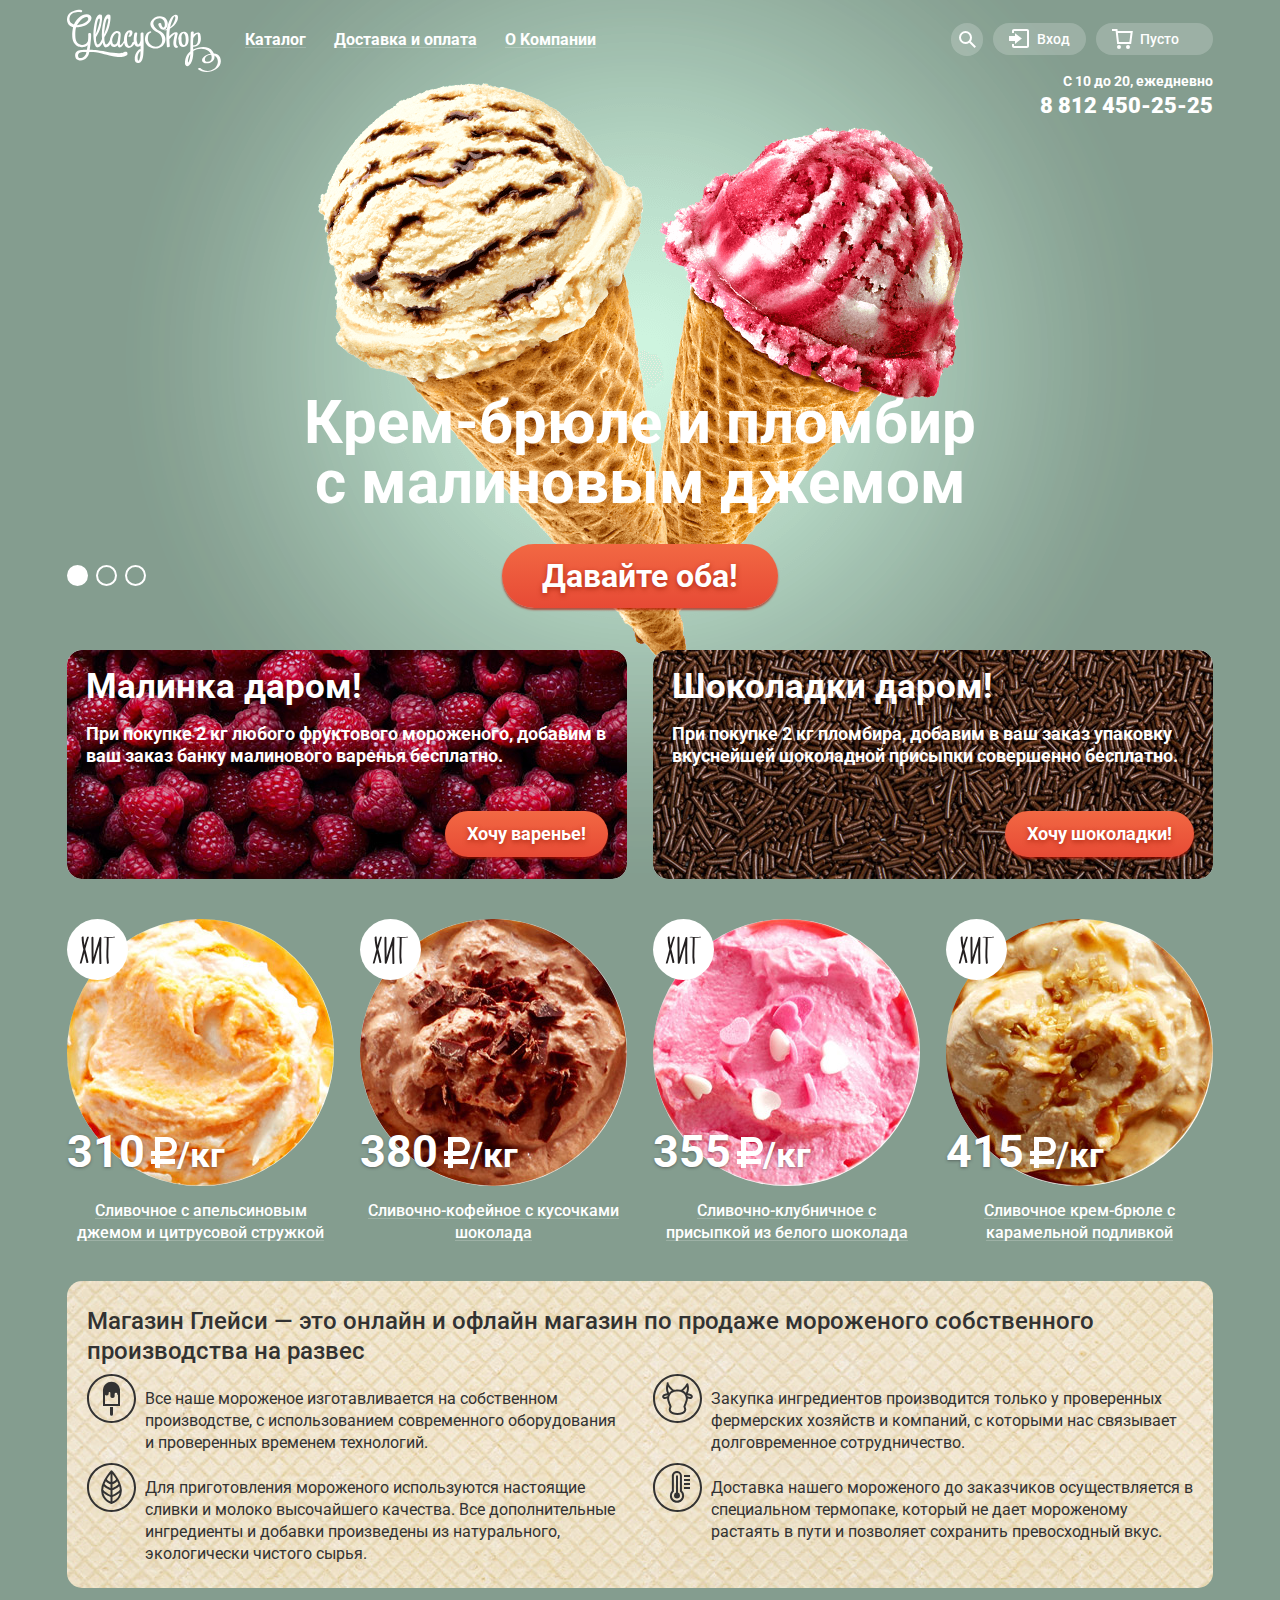
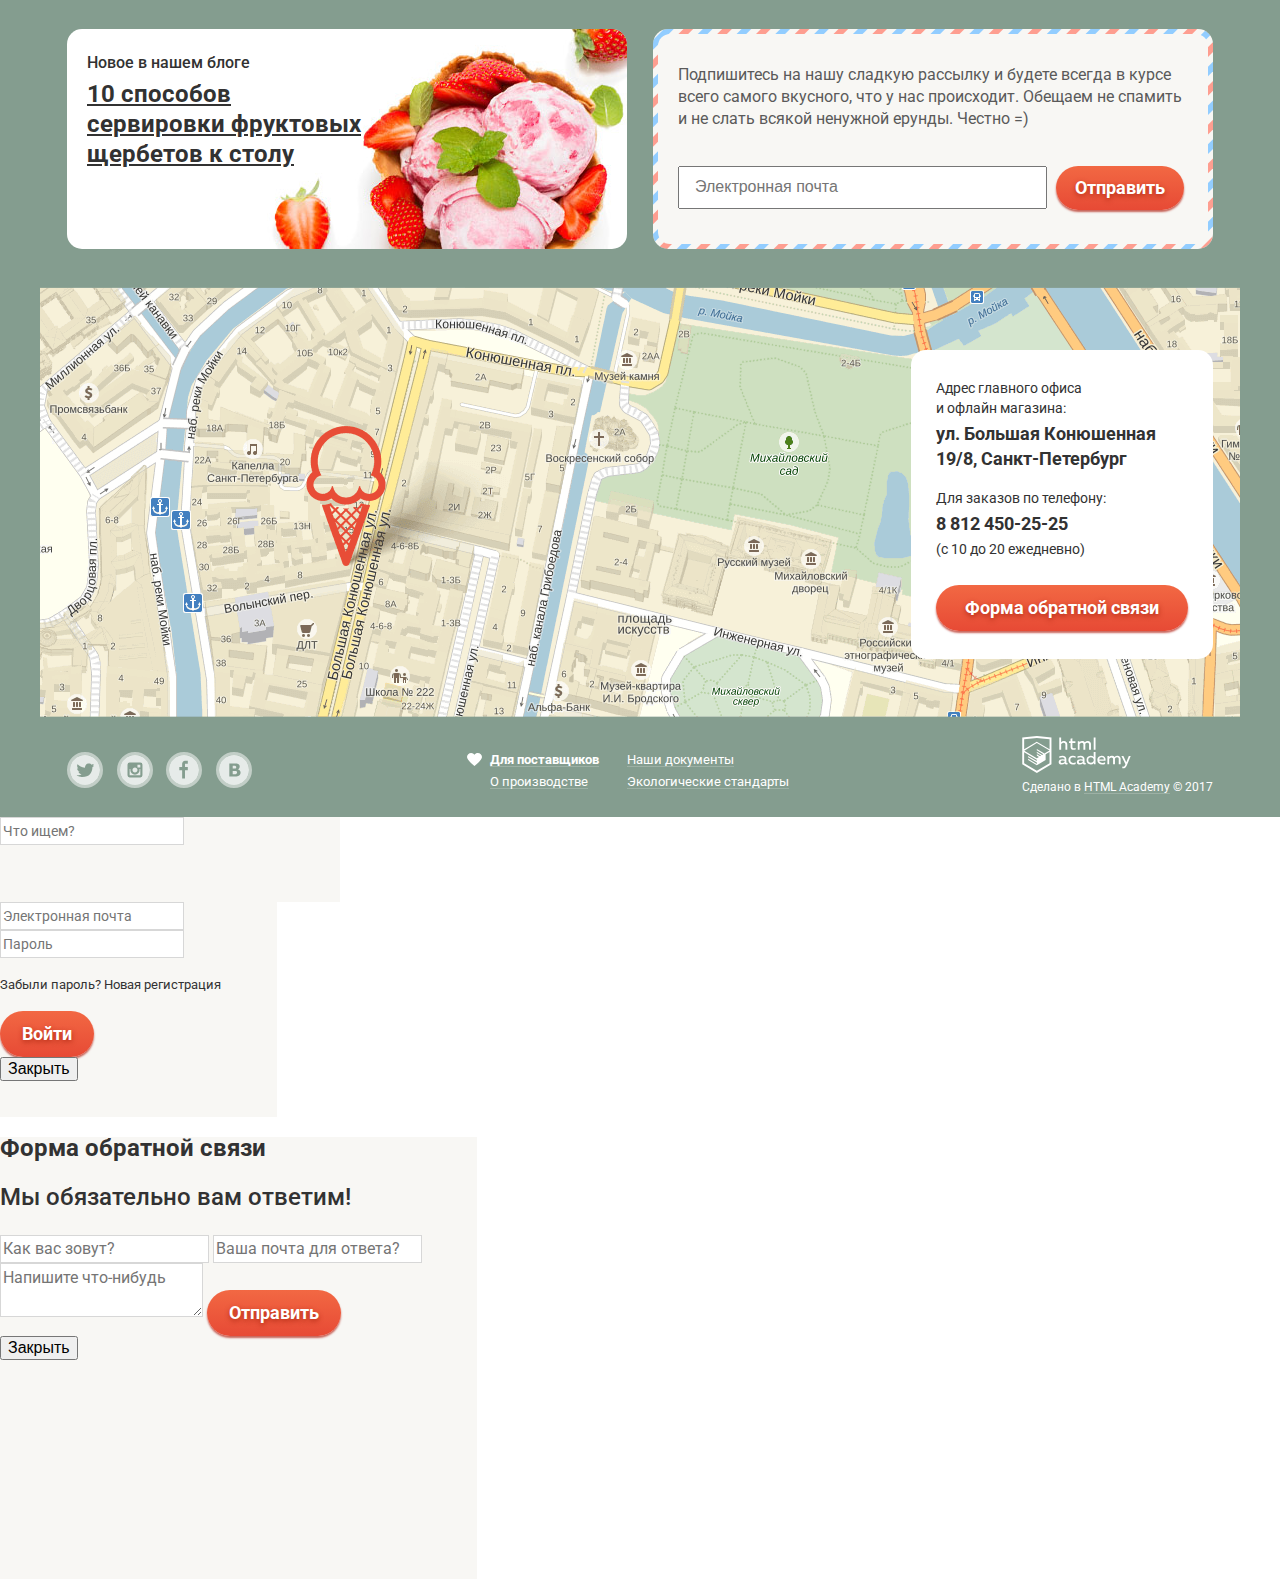
==== index.html @ 38e7e362 "Стилизация декоративных элементов" ====
<!DOCTYPE html>
<html lang="ru">
  <head>
    <meta charset="utf-8">
    <title>HTML Academy: Глейси</title>
    <link href="https://fonts.googleapis.com/css?family=Roboto:400,500,700&amp;subset=cyrillic" rel="stylesheet">
    <link href="css/normalize.css" rel="stylesheet">
    <link href="css/style.css" rel="stylesheet">
  </head>
  <body>
    <input class="visually-hidden" type="radio" name="slider-nav" id="slider-nav_1" checked>
    <input class="visually-hidden" type="radio" name="slider-nav" id="slider-nav_2">
    <input class="visually-hidden" type="radio" name="slider-nav" id="slider-nav_3">

    <div class="page-wrapper">
      <header class="main-header">
        <div class="container">
          <div class="nav-wrapper">
            <div class="main-logo">
              <a class="main-logo__link">
                <img class="main-logo__img" src="img/logo.svg" width="154" height="64" alt="Логотип магазина «Глейси»">
              </a>
            </div>
            <div class="main-nav-wrapper">
              <nav class="main-nav">
                <ul class="main-nav__list">
                  <li class="main-nav__item">
                    <a class="nav-link" href="catalog.html">
                      <span class="link-line">Каталог</span>
                    </a>
                  </li>
                  <li class="main-nav__item">
                    <a class="nav-link" href="delivery.html">
                      <span class="link-line">Доставка и оплата</span>
                    </a>
                  </li>
                  <li class="main-nav__item">
                    <a class="nav-link" href="info.html">
                      <span class="link-line">О Kомпании</span>
                    </a>
                  </li>
                </ul>
              </nav>
              <div class="user-nav">
                <ul class="user-nav__list">
                  <li class="user-nav__item">
                    <button class="btn user-link user-link--search" type="button">
                      <span class="visually-hidden">Поиск</span>
                      <svg class="user-link__svg" xmlns="http://www.w3.org/2000/svg" xmlns:xlink="http://www.w3.org/1999/xlink" width="17" height="17" viewBox="0 0 17 17">
                        <path d="M16.958 15.527L11.75 10.32A6.455 6.455 0 0 0 13 6.5 6.5 6.5 0 1 0 6.5 13a6.465 6.465 0 0 0 3.839-1.263l5.205 5.204 1.414-1.414zM6.5 11C4.019 11 2 8.981 2 6.5S4.019 2 6.5 2 11 4.019 11 6.5 8.981 11 6.5 11z"/>
                      </svg>
                    </button>
                  </li>
                  <li class="user-nav__item">
                    <a class="user-link user-link--login" href="login.html">
                      <svg class="user-link__svg" xmlns="http://www.w3.org/2000/svg" xmlns:xlink="http://www.w3.org/1999/xlink" width="21" height="19" viewBox="0 0 21 19">
                        <path d="M6 14.875L12.917 9.5 6 4.125v2.917H-.042v4.917H6z"/>
                        <path d="M18 0H5C3.9 0 3 .9 3 2v2h2V2h13v15H5v-2H3v2c0 1.1.9 2 2 2h13c1.1 0 2-.9 2-2V2c0-1.1-.9-2-2-2z"/>
                      </svg>
                      <span>Вход</span>
                    </a>
                  </li >
                  <li class="user-nav__item">
                    <a class="user-link user-link--cart" href="cart.html">
                      <svg class="user-link__svg" xmlns="http://www.w3.org/2000/svg" width="21" height="20" viewBox="0 0 21 20">
                        <path d="M5.657 2.031L5.422 0H0v2h3.64l1.5 13h13.988l1.699-12.969H5.657zM17.372 13H6.922L5.888 4.031h12.66L17.372 13z"/>
                        <circle cx="6.984" cy="18" r="2"/>
                        <circle cx="15.984" cy="18" r="2"/>
                      </svg>
                      <span>Пусто</span>
                    </a>
                  </li>
                </ul>
              </div>
            </div>
          </div>
          <section class="header-phones">
            <h2 class="visually-hidden">Телефон для заказа</h2>
            <p class="header-phones__info">
              С 10 до 20, ежедневно<br>
              <b>8 812 450-25-25</b>
            </p>
          </section>
        </div>
      </header>

      <main class="main-container">
        <div class="container">
          <h1 class="visually-hidden">Магазин мороженого «Глейси»</h1>
          <section class="main-slider">
            <h2 class="visually-hidden">Выберите мороженое!</h2>
            <ul class="main-slider__list">
              <li class="main-slider__item" id="slide1">
                <h3 class="main-slider__title">Крем-брюле и пломбир с малиновым джемом</h3>
                <a class="btn btn--orange btn--big" href="#">Давайте оба!</a>
              </li>
              <li class="main-slider__item" id="slide2">
                <h3 class="main-slider__title">Шоколадный пломбир и лимонный сорбет</h3>
                <a class="btn btn--orange btn--big" href="#">Давайте оба!</a>
              </li>
              <li class="main-slider__item" id="slide3">
                <h3 class="main-slider__title">Пломбир с помадкой и клубничный щербет</h3>
                <a class="btn btn--orange btn--big" href="#">Давайте оба!</a>
              </li>
              <li class="main-slider__controls">
                <label class="main-slider__label" for="slider-nav_1"></label>
                <label class="main-slider__label" for="slider-nav_2"></label>
                <label class="main-slider__label" for="slider-nav_3"></label>
              </li>
            </ul>
          </section>

          <section class="main-promo">
            <h2 class="visually-hidden">Акции и скидки</h2>
            <ul class="main-promo__list">
              <li class="main-promo__item main-promo__item--raspberry">
                <h3 class="main-promo__title">Малинка даром!</h3>
                <p class="main-promo__info">
                  При покупке 2 кг любого фруктового мороженого, добавим в ваш заказ банку малинового варенья бесплатно.
                </p>
                <div class="btn-wrapper btn-wrapper--right">
                  <a class="btn btn--orange" href="#">Хочу варенье!</a>
                </div>
              </li>
              <li class="main-promo__item main-promo__item--chocolate">
                <h3 class="main-promo__title">Шоколадки даром!</h3>
                <p class="main-promo__info">
                  При покупке 2 кг пломбира, добавим в ваш заказ упаковку вкуснейшей шоколадной присыпки совершенно бесплатно.
                </p>
                <div class="btn-wrapper btn-wrapper--right">
                  <a class="btn btn--orange" href="#">Хочу шоколадки!</a>
                </div>
              </li>
            </ul>
          </section>

          <section class="main-popular">
            <h2 class="visually-hidden">Популярные вкусы</h2>
            <ul class="goods-list">
              <li class="goods-list__item goods-list__item--hit">
                <img class="goods-list__img" src="img/ice_1.jpg" width="267" height="267" alt="мороженое">
                <p class="goods-list__price">310
                  <span class="goods-list__kg">/кг</span>
                </p>
                <a class="goods-list__link" href="#">
                  <span class="link-line">Сливочное с апельсиновым джемом и цитрусовой стружкой
                  </span>
                </a>
                <div class="goods-list__btn">
                  <a class="btn btn--orange btn--small" href="#">Быстрый просмотр</a>
                </div>
              </li>
              <li class="goods-list__item goods-list__item--hit">
                <img class="goods-list__img" src="img/ice_2.jpg" width="267" height="267" alt="мороженое">
                <p class="goods-list__price">380
                  <span class="goods-list__kg">/кг</span>
                </p>
                <a class="goods-list__link" href="#">
                  <span class="link-line">Сливочно-кофейное с кусочками шоколада
                  </span>
                </a>
                <div class="goods-list__btn">
                  <a class="btn btn--orange btn--small" href="#">Быстрый просмотр</a>
                </div>
              </li>
              <li class="goods-list__item goods-list__item--hit">
                <img class="goods-list__img" src="img/ice_3.jpg" width="267" height="267" alt="мороженое">
                <p class="goods-list__price">355
                  <span class="goods-list__kg">/кг</span>
                </p>
                <a class="goods-list__link" href="#">
                  <span class="link-line">Сливочно-клубничное с присыпкой из белого шоколада
                  </span>
                </a>
                <div class="goods-list__btn">
                  <a class="btn btn--orange btn--small" href="#">Быстрый просмотр</a>
                </div>
              </li>
              <li class="goods-list__item goods-list__item--hit">
                <img class="goods-list__img" src="img/ice_4.jpg" width="267" height="267" alt="мороженое">
                <p class="goods-list__price">415
                  <span class="goods-list__kg">/кг</span>
                </p>
                <a class="goods-list__link" href="#">
                  <span class="link-line">Сливочное крем-брюле с карамельной подливкой</span>
                </a>
                <div class="goods-list__btn">
                  <a class="btn btn--orange btn--small" href="#">Быстрый просмотр</a>
                </div>
              </li>
            </ul>
          </section>

          <section class="features">
            <h2 class="visually-hidden">Наши преимущества</h2>
            <p class="features__title">Магазин Глейси — это онлайн и офлайн магазин по продаже мороженого собственного производства на развес</p>
            <ul class="features__list">
              <li class="features__item">
                <p class="features__info features__info--img_1">
                  Все наше мороженое изготавливается на собственном производстве, с использованием современного оборудования и проверенных временем технологий.
                </p>
              </li>
              <li class="features__item">
                <p class="features__info features__info--img_2">
                  Закупка ингредиентов  производится только у проверенных фермерских хозяйств и компаний, с которыми нас связывает долговременное сотрудничество.
                </p>
              </li>
              <li class="features__item">
                <p class="features__info  features__info--img_3">
                  Для приготовления мороженого используются настоящие сливки и молоко высочайшего качества. Все дополнительные ингредиенты и добавки произведены из натурального, экологически чистого сырья.
                </p>
              </li>
              <li class="features__item">
                <p class="features__info features__info--img_4">
                  Доставка нашего мороженого до заказчиков осуществляется в специальном термопаке, который не дает мороженому растаять в пути и позволяет сохранить превосходный вкус.
                </p>
              </li>
            </ul>
          </section>

          <div class="section-wrapper">
            <article class="gllasy-blog">
              <h2 class="visually-hidden">Блог магазина «Глейси»</h2>
              <p class="gllasy-blog__info">
                <span class="gllasy-blog__title">Новое в нашем блоге</span>
                <a class="gllasy-blog__link" href="blog.html">
                  10 способов сервировки фруктовых щербетов к столу
                </a>
              </p>
            </article>

            <section class="subscribe">
              <h2 class="visually-hidden">Оформить подписку</h2>
              <div class="subscribe__wrapper">
                <p class="subscribe__info">
                  Подпишитесь на нашу сладкую рассылку и будете всегда в курсе всего самого вкусного, что у нас происходит. Обещаем не спамить и не слать всякой ненужной ерунды. Честно =)
                </p>
                <form class="subscribe__form" action="https://echo.htmlacademy.ru" method="post">
                  <label class="visually-hidden" for="subscribe-email">Введите почту</label>
                  <input class="subscribe__input" type="text" id="subscribe-email" name="subscribe-email"  placeholder="Электронная почта">
                  <button class="btn btn--orange btn--sub" type="submit">Отправить</button>
                </form>
              </div>
            </section>
          </div>

        </div>
      </main>


      <section class="main-map">
        <h2 class="visually-hidden">Как нас найти</h2>
        <div id="map"></div>
        <div class="map-wrapper">
          <img class="main-map__img" src="img/map.png" width="1200" height="430" alt="Офис компании по адресу ул. Большая Конюшенная 19/8, Санкт-Петербург">
          <div class="container">
            <div class="feedback">
              <p class="feedback__info">
                Адрес главного офиса</br>
                и офлайн магазина:
                <b>ул. Большая Конюшенная 19/8, Санкт-Петербург</b>
              </p>
              <p class="feedback__info">
                Для заказов по телефону:
                <b>8 812 450-25-25</b>
                (с 10 до 20 ежедневно)
              </p>
              <button class="feedback__btn btn btn--orange" type="button">Форма обратной связи</button>
            </div>
          </div>
        </div>
      </section>

      <footer class="main-footer">
        <div class="container">
          <div class="footer-social">
            <ul class="footer-social__list">
              <li class="footer-social__item footer-social__item--tw">
                <a class="social-button" href="#">
                  <span class="visually-hidden">Твиттер</span>
                  <svg class="footer-social__svg" xmlns="http://www.w3.org/2000/svg" width="32" height="32" viewBox="0 0 32 32">
                    <path d="M16 0C7.164 0 0 7.164 0 16c0 8.837 7.164 16 16 16 8.837 0 16-7.163 16-16 0-8.836-7.163-16-16-16zm7.944 12.809c-.251 6.516-3.463 10.832-10.992 10.702h-.486c-.447 0-4.543-.443-5.344-1.823 2.479.19 4.247-.406 5.12-1.136-1.048-.289-2.923-.461-3.251-2.848.384.104.618.221 1.299.113-1.307-.824-2.758-1.519-2.679-3.643.311.317 1.164.518 1.46.457-.768-.233-2.149-3.244-.974-4.781 1.984 1.79 4.075 3.482 7.804 3.643.227-2.214 1.24-3.699 3.168-4.325 1.84-.479 3.255.26 3.901 1.138.737-.224 1.453-.466 2.193-.685-.004.833-.569 1.463-.935 1.709.747.165 1.423-.475 1.423-.475-.184.963-1.094 1.725-1.707 1.954z"/>
                  </svg>
                </a>
              </li>
              <li class="footer-social__item footer-social__item--inst">
                <a class="social-button" href="#">
                  <span class="visually-hidden">Инстаграм</span>
                  <svg class="footer-social__svg" xmlns="http://www.w3.org/2000/svg" width="30" height="30" viewBox="0 0 32 32">
                    <path d="M20.916 16a4.938 4.938 0 1 1-9.877 0c0-.394.051-.773.138-1.14h-.897v6.838h11.396V14.86h-.897c.086.367.137.746.137 1.14z"/>
                    <path d="M15.978 18.659c1.466 0 2.659-1.193 2.659-2.659s-1.193-2.659-2.659-2.659c-1.466 0-2.659 1.193-2.659 2.659s1.192 2.659 2.659 2.659zM18.637 10.302h3.039v3.039h-3.039z"/>
                    <path d="M16 0C7.164 0 0 7.164 0 16c0 8.837 7.164 16 16 16 8.837 0 16-7.163 16-16 0-8.836-7.163-16-16-16zm7.955 21.698a2.285 2.285 0 0 1-2.279 2.279H10.279A2.285 2.285 0 0 1 8 21.698V10.302a2.286 2.286 0 0 1 2.279-2.279h11.396a2.286 2.286 0 0 1 2.279 2.279v11.396z"/>
                  </svg>
                </a>
              </li>
              <li class="footer-social__item footer-social__item--fb">
                <a class="social-button" href="#">
                  <span class="visually-hidden">Фейсбук</span>
                  <svg class="footer-social__svg" xmlns="http://www.w3.org/2000/svg" width="30" height="30" viewBox="0 0 32 32">
                    <path d="M16 0C7.164 0 0 7.163 0 16s7.164 16 16 16c8.837 0 16-7.164 16-16S24.837 0 16 0zm4.062 9.455h-3.021v3.444h3.021v3.445h-3.021v8.61H14.02v-8.61H11v-3.445h3.021V9.455c0-1.902 1.353-3.445 3.021-3.445h3.021v3.445z"/>
                  </svg>
                </a>
              </li>
              <li class="footer-social__item footer-social__item--vk">
                <a class="social-button" href="#">
                  <span class="visually-hidden">Вконтакте</span>
                  <svg class="footer-social__svg" xmlns="http://www.w3.org/2000/svg" width="30" height="30" viewBox="0 0 32 32">
                    <path d="M16.637 14.495c.402-.019.719-.082.951-.188.326-.145.54-.33.641-.559.101-.229.15-.496.15-.797 0-.232-.058-.465-.174-.697-.116-.232-.322-.405-.617-.517-.264-.1-.592-.155-.984-.165a76.242 76.242 0 0 0-1.652-.014h-.339v2.965h.565c.571 0 1.057-.009 1.459-.028zM18.118 17.084c-.282-.081-.672-.125-1.166-.132a127.97 127.97 0 0 0-1.55-.009h-.79v3.493h.264c1.014 0 1.74-.003 2.18-.009a3.2 3.2 0 0 0 1.212-.245c.377-.157.633-.364.774-.625s.214-.562.214-.9c0-.446-.088-.788-.261-1.03-.17-.241-.464-.423-.877-.543z"/>
                    <path d="M16 0C7.164 0 0 7.164 0 16c0 8.837 7.164 16 16 16 8.837 0 16-7.163 16-16 0-8.836-7.163-16-16-16zm6.602 20.531a3.73 3.73 0 0 1-1.124 1.327c-.552.415-1.161.71-1.823.886s-1.501.264-2.519.264h-6.121V8.987h5.443c1.13 0 1.957.038 2.48.113a5.126 5.126 0 0 1 1.561.5c.533.27.929.632 1.189 1.087.26.455.392.975.392 1.558 0 .678-.179 1.278-.536 1.795-.358.518-.863.92-1.517 1.208v.075c.917.182 1.642.559 2.179 1.13.537.571.807 1.325.807 2.261 0 .678-.138 1.283-.411 1.817z"/>
                  </svg>
                </a>
              </li>
            </ul>
          </div>
          <div class="footer-nav">
            <ul class="footer-nav__list">
              <li class="footer-nav__item footer-nav__item--heart">
                <a class="footer-nav__link link-line" href="#"><b>Для поставщиков</b></a>
              </li>
              <li class="footer-nav__item">
                <a class="footer-nav__link link-line" href="#">О производстве</a>
              </li>
            </ul>
            <ul class="footer-nav__list">
              <li class="footer-nav__item">
                <a class="footer-nav__link link-line" href="#">Наши документы</a>
              </li>
              <li class="footer-nav__item">
                <a class="footer-nav__link link-line" href="#">Экологические стандарты</a>
              </li>
            </ul>
          </div>
          <div class="footer-copyright">
            <a class="footer-copyright__logo" href="https://htmlacademy.ru/intensive/htmlcss">
              <img class="footer-copyright__img" src="img/logo-htmlacademy.svg" width="109" height="37" alt="html academy">
            </a>
            <p class="footer-copyright__info">
              Сделано в
              <a class="footer-copyright__link link-line" href="https://htmlacademy.ru/intensive/htmlcss">HTML Academy</a>
              © 2017
            </p>
          </div>
        </div>
      </footer>
    </div>

  <section class="modal modal-search">
    <h2 class="visually-hidden">Форма поиска</h2>
    <form class="modal-search__form" action="https://echo.htmlacademy.ru" method="post">
      <label class="visually-hidden" for="modal-search">Что ищем?</label>
      <input class="modal-search__input" type="text" id="modal-search" name="modal-search" placeholder="Что ищем?">
    </form>
  </section>

  <section class="modal modal-login">
    <h2 class="visually-hidden">Личный кабинет</h2>
    <form class="modal-login__form" action="https://echo.htmlacademy.ru" method="post">
      <label class="visually-hidden" for="login-name">Введите логин</label>
      <input class="modal-login__name" type="text" id="login-name" name="login-name" placeholder="Электронная почта">
      <label class="visually-hidden" for="login-password">Введите пароль</label>
      <input class="modal-login__password" type="password" id="login-password" name="login-password" placeholder="Пароль">
      <p class="modal-login__info">
        <a class="modal-login__link" href="#">Забыли пароль?</a>
        <a class="modal-login__link" href="#">Новая регистрация</a>
      </p>
      <button class="btn btn--orange" type="submit">Войти</button>
    </form>
    <button class="modal-close" type="button">Закрыть</button>
  </section>

  <section class="modal modal-feedback">
    <h2 class="visually-hidde">Форма обратной связи</h2>
    <p class="modal__title">Мы обязательно вам ответим!</p>
    <form class="modal-feedback__form" action="https://echo.htmlacademy.ru" method="post">
      <label class="visually-hidden" for="feedback-name">Введите имя</label>
      <input class="modal-feedback__name" type="text" id="feedback-name" name="feedback-name" placeholder="Как вас зовут?">
      <label class="visually-hidden" for="feedback-email">Введите почту</label>
      <input class="modal-feedback__email" type="text" id="feedback-email" name="feedback-email" placeholder="Ваша почта для ответа?">
      <label class="visually-hidden" for="feedback-text">Напишите что-нибудь</label>
      <textarea class="modal-feedback__text" id="feedback-text" name="feedback-text" placeholder="Напишите что-нибудь"></textarea>
      <button class="btn btn--orange" type="submit">Отправить</button>
    </form>
    <button class="modal-close" type="button">Закрыть</button>
  </section>
  </body>
</html>
---- css/style.css ----
body {
  min-width: 1200px;

  margin: 0;
  padding: 0;

  font-family: "Roboto", "Arial", sans-serif;
  font-size: 16px;
  line-height: 22px;
  font-weight: 400;
  color: #323232;
}

a {
  text-decoration: none;
}

.page-wrapper {
  min-width: 1200px;

  background-color: #849d8f;
  background-image: url("../img/slide_1.png");
  background-repeat: no-repeat;
  background-position: top center;
}

.catalog-wrapper {
  background-color: #849d8f;
}

.container {
  width: 1146px;
  margin: 0 auto;
  padding: 0;
}

.visually-hidden:not(:focus):not(:active),
input[type="checkbox"].visually-hidden,
input[type="radio"].visually-hidden {
  position: absolute;

  width: 1px;
  height: 1px;
  margin: -1px;
  border: 0;
  padding: 0;

  white-space: nowrap;

  clip-path: inset(100%);
  clip: rect(0 0 0 0);
  overflow: hidden;
}

.btn {
  font: inherit;
  color: #ffffff;

  text-decoration: none;
  text-align: center;
  vertical-align: middle;

  border: none;
}

.btn--orange {
  display: inline-block;
  padding: 11px 22px;

  font-size: 18px;
  line-height: 24px;
  font-weight: 700;
  text-shadow: 0 2px 5px rgba(160, 32, 11, 0.76);

  background-color: #e74a35;
  background: linear-gradient(to bottom, #f26843 0%, #e74a35 100%);

  border-radius: 23px;
  box-shadow: 0 2px 2px rgba(172, 16, 0, 0.64);
}

.btn--orange:hover,
.btn--orange:focus {
  background: linear-gradient(to bottom, #f58669 0%, #ec6f5e 100%);
  box-shadow: 0 2px 2px rgba(172, 16, 0, 1);
}

.btn--orange:active {
  background: linear-gradient(to bottom, #d84732 0%, #e1613e 100%);
  box-shadow: inset 0 2px 2px rgba(172, 16, 0, 1);
}

.btn--big {
  padding: 10px 40px;

  font-size: 32px;
  line-height: 44px;

  border-radius: 32px;
}

.btn--small {
  padding: 10px 15px;
}

.btn--sub {
  padding: 10px 19px;
}

.btn--white {
  width: 142px;
  height: 36px;
  font-weight: 500;

  background-color: #a9b9af;
  border: 2px solid #ffffff;
  box-sizing: border-box;
  border-radius: 18px;
}

.btn--white:hover,
.btn--white:focus {
  color: #323232;
  background-color: #ffffff;
}

.btn--white:active {
  background-color: #eaeaea;
  border: none;
  box-shadow: inset 0 2px 1px #696969;
}

.link-line {
  background-image: linear-gradient(to right, rgba(255, 255, 255, 0.2), rgba(255, 255, 255, 0.2));
  background-position: 0 97%;
  background-size: 100% 1px;
  background-repeat: repeat-x;
}

.link-line--bread {
  background-position: 0 100%;
}

.main-header .container {
  display: flex;
  flex-direction: column;
  align-items: flex-end;
}

.nav-wrapper {
  width: 100%;
  display: flex;
  align-items: center;
  flex-direction: row;

  z-index: 100;
}

.main-logo {
  width: 155px;
  height: auto;
  margin-right: 10px;
  margin-top: 9px;
}

.main-logo__link {
  display: inline-block;
}

.main-nav-wrapper {
  width: 100%;
  display: flex;
  justify-content: space-between;
}

.main-nav {
  width: 600px;

  border: none;
}

.main-nav__list {
  display: flex;
  flex-wrap: wrap;
  margin: 0;
  padding: 0;

  list-style: none;
}

.nav-link {
  display: block;
  padding: 8px 14px;

  vertical-align: middle;

  font-size: 16px;
  line-height: 18px;
  font-weight: 700;
  color: #ffffff;
}

.nav-link:hover,
.nav-link:focus {
  color: #333333;
  background-color: #f8f7f4;
  border-radius: 16px;
  text-decoration: none;
}

.nav-link:active {
  background-color: #ededed;
  box-shadow: inset 0 2px 1px #696969;
}

.nav-link--current,
.nav-link--current:hover,
.nav-link--current:focus {
  color: #ffffff;
  cursor: default;

  background-color: #d07058;
  border-radius: 16px;
}

.nav-link--current .link-line {
  background-image: none;
}

.user-nav {
  margin: 0;
  padding: 0;
  width: 350px;
}

.user-nav__list {
  display: flex;
  flex-wrap: wrap;
  justify-content: flex-end;
  margin: 0;
  padding: 0;

  list-style: none;
}

.user-link {
  display: flex;
  align-items: center;
  margin: 0;

  padding: 0 16px;
  margin-left: 10px;

  min-height: 32px;
  vertical-align: middle;

  font-size: 14px;
  line-height: 16px;
  font-weight: 500;
  color: #ffffff;

  background-color: rgba(255, 255, 255, 0.2);;
  border-radius: 16px;
}

.user-link--search {
  padding: 8px 8px;
  padding-right: 0;
}

.user-link--cart {
  min-width: 85px;
}

.user-link__svg {
  fill: #ffffff;
  margin-right: 7px;
}

.user-link:hover,
.user-link:focus,
.user-link:hover .user-link__svg,
.user-link:focus .user-link__svg {
  font-weight:500;
  color: #333333;
  background-color: #f8f7f4;
  fill: #333333;
}

.header-phones {
  margin: 0;
  margin-top: -6px;
  padding: 0;

  font-size: 14px;
  line-height: 16px;
  font-weight: 700;
  color: #ffffff;
}

.header-phones b {
  font-size: 22px;
  line-height: 33px;
}

.header-phones__info {
  margin: 0;
  padding: 0;
  width: 175px;

  text-align: right;
}

.main-slider {
  margin: 0;
  margin-bottom: 42px;
}

.main-slider__list {
  position: relative;
  margin: 0;
  padding: 0;
  padding-top: 271px;

  list-style: none;
}

.main-slider__item {
  display: none;

  text-align: center;
}

.main-slider__title {
  width: 700px;
  margin: 0 auto;
  margin-bottom: 31px;

  font-size: 60px;
  line-height: 60px;
  font-weight: 700;
  color: #ffffff;

  text-align: center;
}

.main-slider__controls {
  position: absolute;
  bottom: 21px;
  left: 0;
  z-index: 20;

  font-size: 0;
}

.main-slider__label {
  display: inline-block;
  width: 17px;
  height: 17px;
  margin-right: 8px;

  vertical-align: top;

  background-color: transparent;
  border: 2px solid #ffffff;
  border-radius: 50%;
  cursor: pointer;
}

.main-slider__label:hover {
  background-color: rgba(255, 255, 255, 0.2);
}

#slider-nav_1:checked ~ .page-wrapper #slide1,
#slider-nav_2:checked ~ .page-wrapper #slide2,
#slider-nav_3:checked ~ .page-wrapper #slide3 {
  display: block;
}

#slider-nav_1:checked ~ .page-wrapper label[for="slider-nav_1"],
#slider-nav_2:checked ~ .page-wrapper label[for="slider-nav_2"],
#slider-nav_3:checked ~ .page-wrapper label[for="slider-nav_3"] {
  background-color: #ffffff;
}

#slider-nav_1:checked ~ .page-wrapper {
  background-color: #849d8f;
  background-image: url("../img/slide_1.png");
}

#slider-nav_2:checked ~ .page-wrapper {
  background-color: #8996a6;
  background-image: url("../img/slide_2.png");
}

#slider-nav_3:checked ~ .page-wrapper {
  background-color: #9d8b84;
  background-image: url("../img/slide_3.png");
}

.main-promo {
  margin-bottom: 40px;
}

.main-promo__list {
  display: flex;
  justify-content: space-between;
  margin: 0;
  padding: 0;

  list-style: none;
}

.main-promo__item {
  width: 560px;
  min-height: 229px;
  padding: 16px 19px;
  box-sizing: border-box;

  font-size: 18px;
  line-height: 22px;
  font-weight: 700;
  color: #ffffff;

  background-repeat: round;
  border-radius: 15px;
}

.btn-wrapper--right {
  text-align: right;
}

.main-promo__item--raspberry {
  background-color: #c36085;
  background-image: url("../img/raspberry.jpg");
}

.main-promo__item--chocolate {
  background-color: #7a5e58;
  background-image: url("../img/choco.jpg");
}

.main-promo__title {
  margin: 0;
  margin-bottom: 16px;

  font-size: 35px;
  line-height: 41px;
}

.main-promo__info {
  margin: 0;
  margin-bottom: 44px;
}

.goods {
  margin-bottom: 43px;
}

.goods-list {
  list-style: none;

  display: flex;
  justify-content: space-between;
  flex-wrap: wrap;

  margin: 0;
  padding: 0;
}

.goods-list__item {
  position: relative;

  width: 267px;
  margin-bottom: 26px;

  text-align: center;
}

.goods-list__item--hit::before {
  content: "";
  position: absolute;

  width: 61px;
  height: 61px;

  background-image: url("../img/hit.svg");
  background-repeat: no-repeat;
  background-position: 0 0;
}

.goods-list__img {
  border-radius: 133px;
}

.goods-list__price {
  position: absolute;
  top: 210px;

  margin: 0;

  font-size: 45px;
  line-height: 45px;
  font-weight: 700;
  color: #ffffff;

  text-align: left;
  text-shadow: 0 1px 3px rgba(49, 50, 53, 0.5);
}

.goods-list__kg {
  position: relative;

  display: inline-block;
  margin: 0;
  padding: 0;
  margin-left: 21px;

  font-size: 35px;
}

.goods-list__kg::before {
  content: "";
  position: absolute;
  top: 2px;
  left: -28px;

  width: 31px;
  height: 36px;

  background-image: url("../img/ruble.svg");
  background-repeat: no-repeat;
}

.goods-list__link {
  display: inline-block;
  margin-top: 8px;
  margin-bottom: 11px;
  width: 258px;

  font-size: 16px;
  line-height: 22px;
  font-weight: 500;
  color: #ffffff;
}

.goods-list__btn {
  display: none;
}

.goods-list__item:hover .goods-list__btn {
  display: block;
  position: absolute;
  top: -6px;
  right: -13px;
  bottom: -65px;
  left: -13px;

  padding-top: 340px;

  background-color: rgba(248, 247, 244, 0.2);
  border-radius: 5px;
  box-shadow: 0 20px 20px 0 rgba(0, 0, 0, 0.4);

  z-index: 10;
}

.features {
  margin-bottom: 41px;
  padding: 0 20px;
  padding-top: 25px;

  background-color: #ecdec6;
  background-image: url("../img/waffle.jpg");

  border-radius: 15px;
}

.features__title {
  margin: 0;
  margin-bottom: 22px;

  font-size: 24px;
  line-height: 30px;
  font-weight: 500;
}

.features__list {
  list-style: none;

  display: flex;
  justify-content: space-between;
  flex-wrap: wrap;
  margin: 0;
  padding: 0;
}

.features__item {
  width: 540px;
  margin-bottom: 23px;
}

.features__info {
  position: relative;

  padding-left: 58px;
  margin: 0;
}

.features__info::before {
  content: "";
  position: absolute;
  top: -14px;
  left: 0;

  width: 49px;
  height: 49px;

  background-repeat: no-repeat;
}

.features__info--img_1::before {
  background-image: url("../img/ice-cream.svg");
}

.features__info--img_2::before {
  background-image: url("../img/cow.svg");
}

.features__info--img_3::before {
  background-image: url("../img/eco.svg");
}

.features__info--img_4::before {
  background-image: url("../img/thermometer.svg");
}

.section-wrapper {
  display: flex;
  justify-content: space-between;

  margin: 0;
  margin-bottom: 38px;
  padding: 0;
}

.gllasy-blog {
  width: 560px;
  min-height: 220px;
  margin: 0;
  padding: 0 20px;
  box-sizing: border-box;

  background-color: #ffffff;
  background-image: url("../img/blog.jpg");
  background-repeat: round;
  border-radius: 15px;
}

.gllasy-blog__info {
  width: 285px;
  margin: 0;
  padding-top: 23px;

  font-weight: 500;
}

.gllasy-blog__link {
  display: inline-block;
  margin-top: 5px;

  font-size: 24px;
  line-height: 30px;
  font-weight: 700;
  color: #323232;

  text-decoration: underline;
}

.subscribe {
  width: 560px;
  min-height: 220px;
  margin: 0;
  padding: 5px;
  box-sizing: border-box;

  background-color: #f8f7f4;
  background-image: url("../img/bg-post.svg");
  background-repeat: repeat-y;

  border-radius: 15px;
}

.subscribe__wrapper {
  height: 100%;

  background-color: #f8f7f4;
  border-radius: 12px;
}

.subscribe__form {
  margin: 0;
  padding: 0 20px;
}

.subscribe__info {
  margin: 0;
  margin-bottom: 36px;
  padding: 30px 20px;
  padding-bottom: 0px;

  color: #5a5a5a;
}

.subscribe__input {
  padding: 10px 15px;
  margin-right: 5px;
  width: 335px;
}

.map-wrapper {
  position: relative;
  margin: 0 auto;
  width: 1200px;
  min-height: 430px;

  text-align: center;
}

.feedback {
  position: absolute;
  top: 63px;
  right: 27px;

  margin: 0;
  padding: 28px 25px;
  width: 252px;

  background-color: #ffffff;
  text-align: center;

  border-radius: 15px;
}

.feedback__info {
  margin: 0;
  margin-bottom: 17px;
  width: 100%;

  font-size: 14px;
  line-height: 20px;

  text-align: left;
}

.feedback__info b {
  display: block;
  margin: 3px 0;
  width: 100%;

  font-size: 18px;
  line-height: 25px;
  font-weight: 700;

  text-align: left;
}

.feedback__info:last-of-type {
  margin-bottom: 26px;
}

.feedback__btn {
  width: 100%;
}

.catalog__nav {
  display: flex;
  flex-direction: column-reverse;
  align-items: flex-start;

  margin-bottom: 25px;
}

.catalog__title {
  margin: 0;
  padding: 0;

  font-size: 35px;
  line-height: 44px;
  font-weight: 700;
  color: #ffffff;
}

.breadcrumbs {
  display: flex;
  justify-content: flex-start;

  padding: 0;
  margin: 0;
  margin-top: -26px;

  list-style: none;
}

.breadcrumbs__item {
  position: relative;
  margin-right: 21px;
}

.breadcrumbs__link {
  font-size: 14px;
  line-height: 16px;
  color: #ffffff;
}

.breadcrumbs__link::after {
  content: "»";

  position: absolute;
  top: 4px;
  right: -15px;
}

.breadcrumbs__link:hover,
.breadcrumbs__link:focus {
  color: #ffbc9e;
}

.breadcrumbs__link:hover .link-line,
.breadcrumbs__link:focus .link-line {
  background-image: linear-gradient(to right, rgba(255, 188, 158, 0.2), rgba(255, 188, 158, 0.2));
}

.breadcrumbs__link--current {
  cursor: default;
}

.breadcrumbs__link--current::after {
  content: "";
}

.breadcrumbs__link--current:hover,
.breadcrumbs__link--current:focus {
  color: #ffffff;
}

.filters {
  margin-bottom: 40px;
}

.filters__background {
  padding: 0 14px;
  min-height: 36px;
  box-sizing: border-box;

  background-color: rgba(255, 255, 255, 0.2);
  border-radius: 18px;
  border: none;
}

.filters__form {
  font-size: 16px;
  line-height: 18px;
  color: #ffffff;
}

.filters__bar {
  display: flex;
  margin-bottom: 15px;
}

.filters__bar--end {
  align-items: flex-end;
}

.filters__wrap {
  margin-right: 15px;
}

.filters__list {
  display: flex;
  justify-content: space-between;
  align-items: center;

  list-style: none;
  margin: 0;
  padding: 0 16px;
}

.filters__list--fat {
  width: 414px;
}

.filters__list--topping {
  width: 704px;
  padding: 0 22px;
}

.filters__title {
  margin: 0;
  margin-bottom: 7px;
  padding: 0;
  padding-left: 16px;

  font-size: 14px;
  line-height: 16px;
}

.filters__sort {
  width: 195px;

  font: inherit;
  color: #ffffff;

  background-color: rgba(255, 255, 255, 0.2);
}

.filters__back {
  width: 218px;
}

.range-controls {
  position: relative;
  padding-top: 16px;
}

.range-controls .scale {
  height: 3px;

  background: rgba(255, 255, 255, 0.3);
}

.range-controls .bar {
  margin-left: 20%;
  width: 45%;
  height: 3px;

  background: #ffffff;
}

.range-toggle {
  position: absolute;
  top: 8px;

  width: 4px;
  height: 4px;

  background: #ababab;
  border: 8px solid #ffffff;
  border-radius: 50%;
  cursor: pointer;
}

.range-toggle-min {
  left: 10%;
}

.range-toggle-max {
  left: 62%;
}

.range-toggle:hover {
  top: 7px;
  border: 9px solid #ffffff;
}

.filters__label {
  display: flex;
  justify-content: center;
  align-items: center;

  position: relative;
  padding-left: 30px;

  cursor: pointer;
}

 .filters__radio + .filters__label::before,
 .filters__topping + .filters__label::before {
  content: "";

  position: absolute;
  top: -2px;
  left: -2px;

  width: 22px;
  height: 22px;

  background-size: contain;
  opacity: 0.8;
}

.filters__radio + .filters__label::before {
  background-image: url("../img/radio-off.svg");
}

.filters__topping + .filters__label::before {
  width: 20px;
  height: 20px;
  background-image: url("../img/checkbox-off.svg");
}

 .filters__radio:checked + .filters__label::before,
 .filters__topping:checked + .filters__label::before {
  content: "";

  position: absolute;
  top: -2px;
  left: -2px;

  width: 22px;
  height: 22px;
  background-size: contain;
}

.filters__radio:checked + .filters__label::before {
  background-image: url("../img/radio-on.svg");
}

.filters__topping:checked + .filters__label::before {
  width: 24px;
  height: 20px;
  background-image: url("../img/checkbox-on.svg");
  background-repeat: no-repeat;
}

.filters__radio:focus + .filters__label::before {
  border-color: #663d15;
  outline: thin dotted;
  outline: 5px auto -webkit-focus-ring-color;
}

.filters__radio:hover + .filters__label::before,
.filters__topping:hover + .filters__label::before {
  opacity: 1;
}

.pagination {
  margin-bottom: 6px;
  border-bottom: 1px solid rgba(255, 255, 255, 0.3);
}

.pagination__list {
  display: flex;
  justify-content: flex-end;
  align-items: center;

  margin: 0;
  margin-bottom: 30px;
  padding: 0;

  list-style: none;
}

.pagination__item {
  margin-right: 3px;
}

.pagination__item:last-of-type,
.pagination__item:first-of-type {
  margin-right: 0;
}

.pagination__item:first-of-type svg {
  transform: rotate(180deg);
}

.pagination__item a {
  display: flex;
  justify-content: center;
  align-items: center;

  width: 26px;
  height: 26px;

  font-size: 16px;
  line-height: 18px;
  font-weight: 500;
  color: #ffffff;

  border-radius: 13px;
}

.pagination__item a:hover,
.pagination__item a:focus {
  background-color: rgba(255, 255, 255, 0.2);
}

.pagination__item--current a{
  color: #323232;
  background-color: #ffffff;
}

.pagination__item--current a:hover,
.pagination__item--current a:focus,
.pagination__item a:active {
  color: #323232;
  background-color: #ffffff;
}

.pagination__btn {
  padding: 0;
  margin: 0;

  color: #ffffff;
  cursor: pointer;

  background-color: #849d8f;
  border-radius: 13px;
  border: none;
}

.pagination__btn svg {
  fill: #ffffff;
}

.pagination__btn--off {
  color: rgba(255, 255, 255, 0.2);
  cursor: default;
}

.pagination__btn--off svg {
  fill: #c1c6ce;
}

.pagination__btn--back {
  margin-right: 14px;
}

.pagination__btn--next {
  margin-left: 14px;
}

.main-footer {
  display: flex;
  align-items: center;

  min-height: 94px;
}

.main-footer .container {
  display: flex;
  justify-content: space-between;
  align-items: center;
}

.footer-social__list {
  display: flex;
  flex-wrap: wrap;
  justify-content: space-between;

  list-style: none;
  margin: 0;
  padding: 0;
  width: 185px;
}

.social-button {
  display: flex;
  align-items: center;
  justify-content: center;

  width: 36px;
  height: 36px;

  border-radius: 18px;
  border: 3px solid rgba(255, 255, 255, 0.5);

  box-sizing: border-box;
}

.footer-social__svg {
  fill: rgba(255, 255, 255, 0.8);
}

.social-button:hover .footer-social__svg,
.social-button:focus .footer-social__svg {
  fill: rgba(255, 255, 255, 1.0);
}

.social-button:active .footer-social__svg {
  fill: rgba(255, 255, 255, 0.5);
}

.footer-nav {
  display: flex;
  flex-wrap: wrap;
  justify-content: flex-start;

  padding-left: 50px;
  width: 450px;
  box-sizing: border-box;
}

.footer-nav__list {
  display: flex;
  flex-direction: column;
  flex-wrap: wrap;
  justify-content: center;

  margin: 0;
  padding: 0;
  min-width: 115px;

  list-style: none;
}

.footer-nav__item {
  padding-left: 28px;
}

.footer-nav__item--heart {
  position: relative;
}

.footer-nav__item--heart::before {
  content: "";
  position: absolute;
  top: 5px;
  left: 5px;

  width: 15px;
  height: 13px;

  background-image: url("../img/heart.svg");
  background-repeat: no-repeat;
}

.footer-nav__link {
  font-size: 13px;
  line-height: 18px;
  color: #ffffff;
}

.footer-nav__link:hover,
.footer-nav__link:focus,
.footer-nav__link:hover .link-line,
.footer-nav__link:focus .link-line {
  color: #ffbc9e;
  background-image: linear-gradient(to right, rgba(255, 188, 158, 0.2), rgba(255, 188, 158, 0.2));
}

.footer-nav__link b {
  font-weight: 700;
}

.footer-copyright {
  margin: 0;
  margin-top: -8px;
  padding: 0;

  font-size: 12px;
  line-height: 18px;
  color: #ffffff;
}

.footer-copyright__logo {
  display: inline-block;
  height: 38px;
  width: auto;
}

.footer-copyright__info {
  margin: 0;
}

.footer-copyright__link {
  color: #ffffff;
}

.footer-copyright__link:hover,
.footer-copyright__link:focus,
.footer-copyright:hover .link-line,
.footer-copyright:focus .link-line {
  color: #ffbc9e;
  background-image: linear-gradient(to right, rgba(255, 188, 158, 0.2), rgba(255, 188, 158, 0.2));
}

.modal {
  background-color: #f8f7f4;
}

.modal__title {
  font-size: 24px;
  line-height: 28px;
  font-weight: 500;
}

.modal input[type="text"],
.modal input[type="password"],
.modal textarea {
  background-color: #ffffff;
  border: 1px solid rgba(178, 178, 178, 0.52);
}

.modal input:hover,
.modal input:focus,
.modal textarea:hover,
.modal textarea:focus {
  border: 2px solid rgba(178, 178, 178, 0.52);
}

.modal input:active,
.modal textarea:active {
  border: 2px solid rgba(46, 136, 228, 0.52);
}

.modal-search {
  width: 340px;
  min-height: 85px;
  margin: 0;
}

.modal-search__form{
  font-size: 14px;
  line-height: 24px;
}

.modal-search__input {
  font: inherit;
}

.modal-login {
  width: 277px;
  min-height: 215px;
  margin: 0;
}
.modal-login__form {
  font-size: 14px;
  line-height: 24px;
}

.modal-login__name,
.modal-login__password {
  font: inherit;
}

.modal-login__link {
  font-size: 13px;
  line-height: 24px;
  color: #323232;
}

.modal-login__link:hover,
.modal-login__link:focus {
  color: #e84d37;
}

.modal-feedback {
  width: 477px;
  min-height: 442px;
  margin: 0;
}

.modal-feedback__form {
  line-height: 24px;
}

.modal-feedback__name,
.modal-feedback__email,
.modal-feedback__text {
  font: inherit;
}
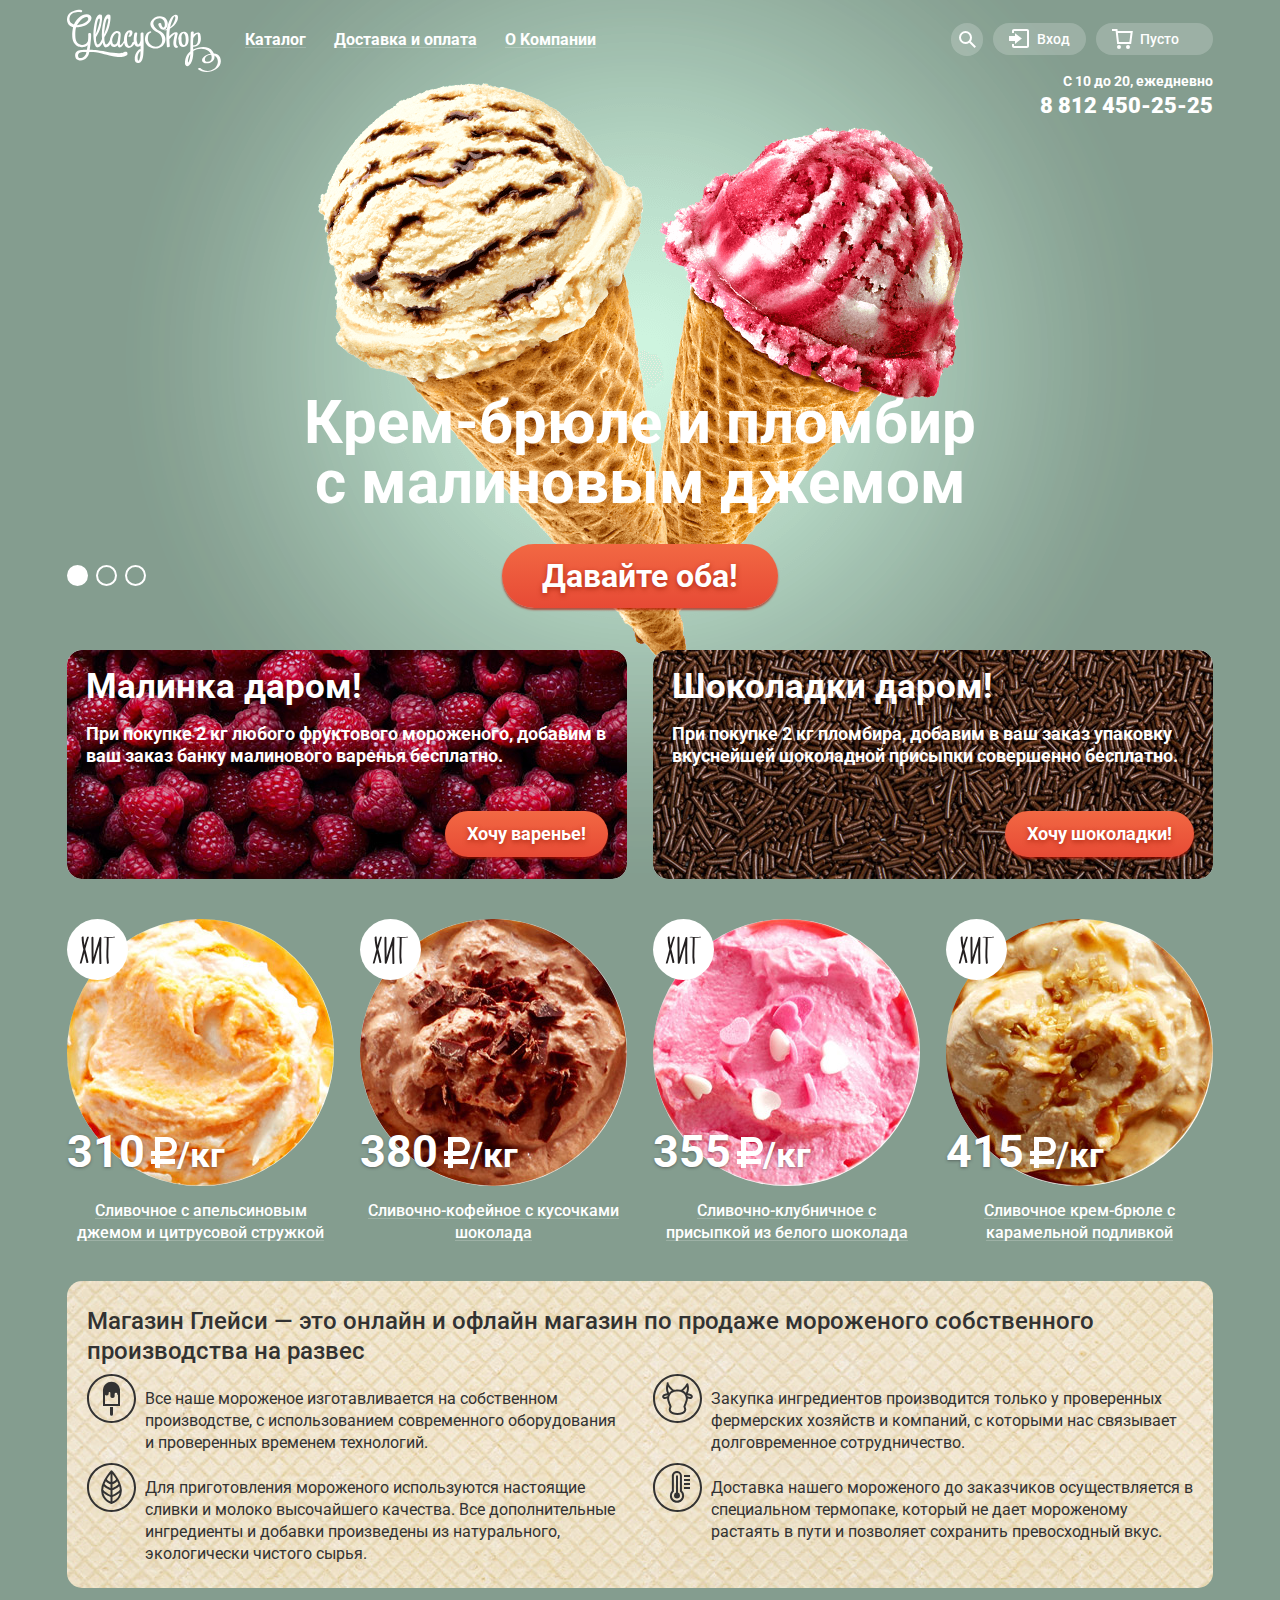
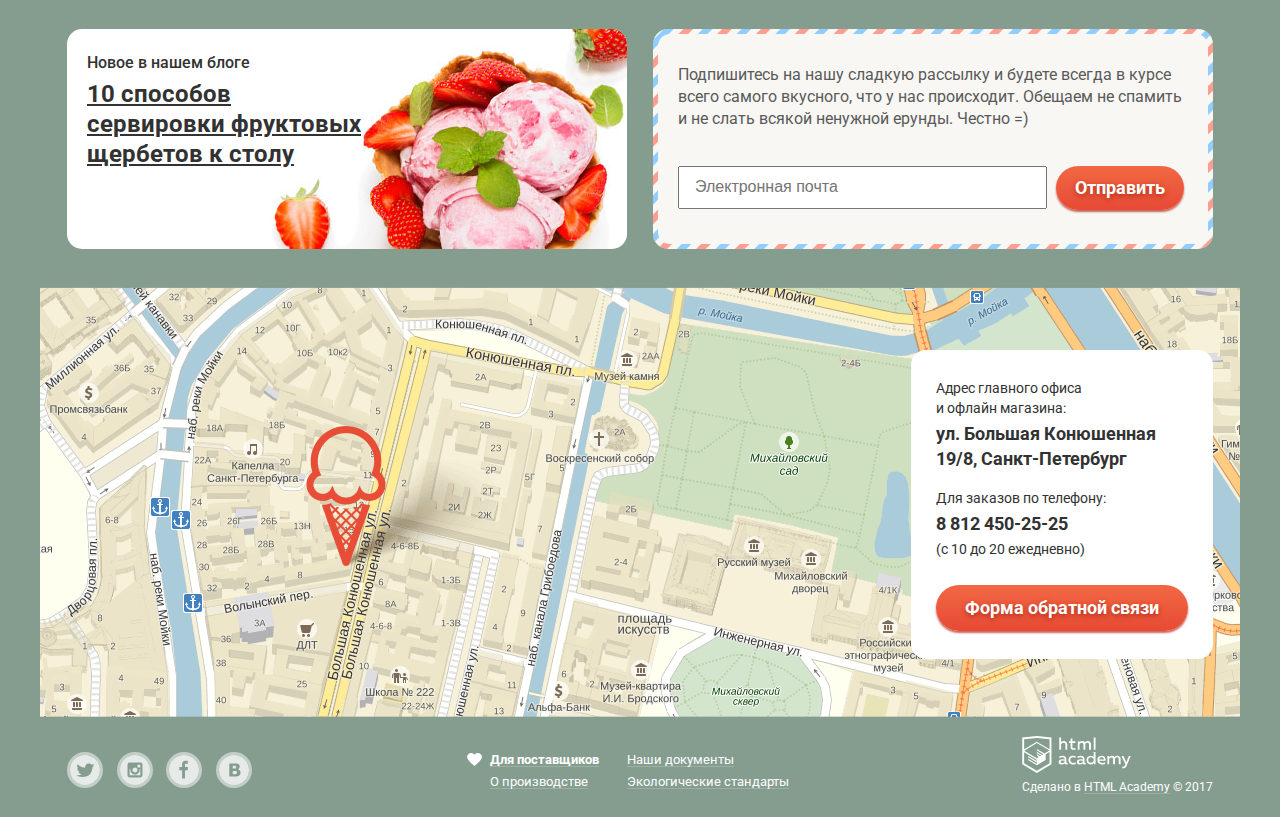
==== commit 7ee538a7: "Готово выпадающее меню и модальное окно на главной странице" ====
--- a/index.html
+++ b/index.html
@@ -28,6 +28,23 @@
                     <a class="nav-link" href="catalog.html">
                       <span class="link-line">Каталог</span>
                     </a>
+                    <ul class="sub-nav modal">
+                      <li class="sub-nav__item">
+                        <a class="sub-nav__link" href="catalog.html">Новинки</a>
+                      </li>
+                      <li class="sub-nav__item">
+                        <a class="sub-nav__link" href="catalog.html">Сливочное</a>
+                      </li>
+                      <li class="sub-nav__item">
+                        <a class="sub-nav__link" href="#">Щербеты</a>
+                      </li>
+                      <li class="sub-nav__item">
+                        <a class="sub-nav__link" href="#">Фруктовый лед</a>
+                      </li>
+                      <li class="sub-nav__item">
+                        <a class="sub-nav__link" href="#">Мелорин</a>
+                      </li>
+                    </ul>
                   </li>
                   <li class="main-nav__item">
                     <a class="nav-link" href="delivery.html">
@@ -43,15 +60,22 @@
               </nav>
               <div class="user-nav">
                 <ul class="user-nav__list">
-                  <li class="user-nav__item">
+                  <li class="user-nav__item user-nav__item--search">
                     <button class="btn user-link user-link--search" type="button">
                       <span class="visually-hidden">Поиск</span>
                       <svg class="user-link__svg" xmlns="http://www.w3.org/2000/svg" xmlns:xlink="http://www.w3.org/1999/xlink" width="17" height="17" viewBox="0 0 17 17">
                         <path d="M16.958 15.527L11.75 10.32A6.455 6.455 0 0 0 13 6.5 6.5 6.5 0 1 0 6.5 13a6.465 6.465 0 0 0 3.839-1.263l5.205 5.204 1.414-1.414zM6.5 11C4.019 11 2 8.981 2 6.5S4.019 2 6.5 2 11 4.019 11 6.5 8.981 11 6.5 11z"/>
                       </svg>
                     </button>
+                    <section class="modal modal-search">
+                      <h2 class="visually-hidden">Форма поиска</h2>
+                      <form class="modal-search__form" action="https://echo.htmlacademy.ru" method="post">
+                        <label class="visually-hidden" for="modal-search">Что ищем?</label>
+                        <input class="modal-search__input" type="text" id="modal-search" name="modal-search" placeholder="Что ищем?">
+                      </form>
+                    </section>
                   </li>
-                  <li class="user-nav__item">
+                  <li class="user-nav__item user-nav__item--login">
                     <a class="user-link user-link--login" href="login.html">
                       <svg class="user-link__svg" xmlns="http://www.w3.org/2000/svg" xmlns:xlink="http://www.w3.org/1999/xlink" width="21" height="19" viewBox="0 0 21 19">
                         <path d="M6 14.875L12.917 9.5 6 4.125v2.917H-.042v4.917H6z"/>
@@ -59,6 +83,30 @@
                       </svg>
                       <span>Вход</span>
                     </a>
+                    <section class="modal modal-login">
+                      <h2 class="visually-hidden">Личный кабинет</h2>
+                      <form class="modal-login__form" action="https://echo.htmlacademy.ru" method="post">
+                        <p class="modal-form__wrap">
+                          <label class="visually-hidden" for="login-name">Введите логин</label>
+                          <input class="modal-login__name" type="text" id="login-name" name="login-name" placeholder="Электронная почта">
+                        </p>
+                        <p class="modal-form__wrap">
+                          <label class="visually-hidden" for="login-password">Введите пароль</label>
+                          <input class="modal-login__password" type="password" id="login-password" name="login-password" placeholder="Пароль">
+                        </p>
+                        <div class="modal-login__info">
+                          <p class="modal-login__wrap">
+                            <a class="modal-login__link" href="#">
+                              <span class="link-line link-line--modal">Забыли пароль?</span>
+                            </a>
+                            <a class="modal-login__link" href="#">
+                              <span class="link-line link-line--modal">Новая регистрация</span>
+                            </a>
+                          </p>
+                          <button class="btn btn--orange btn--modal" type="submit">Войти</button>
+                        </div>
+                      </form>
+                    </section>
                   </li >
                   <li class="user-nav__item">
                     <a class="user-link user-link--cart" href="cart.html">
@@ -344,41 +392,25 @@
       </footer>
     </div>
 
-  <section class="modal modal-search">
-    <h2 class="visually-hidden">Форма поиска</h2>
-    <form class="modal-search__form" action="https://echo.htmlacademy.ru" method="post">
-      <label class="visually-hidden" for="modal-search">Что ищем?</label>
-      <input class="modal-search__input" type="text" id="modal-search" name="modal-search" placeholder="Что ищем?">
-    </form>
-  </section>
-
-  <section class="modal modal-login">
-    <h2 class="visually-hidden">Личный кабинет</h2>
-    <form class="modal-login__form" action="https://echo.htmlacademy.ru" method="post">
-      <label class="visually-hidden" for="login-name">Введите логин</label>
-      <input class="modal-login__name" type="text" id="login-name" name="login-name" placeholder="Электронная почта">
-      <label class="visually-hidden" for="login-password">Введите пароль</label>
-      <input class="modal-login__password" type="password" id="login-password" name="login-password" placeholder="Пароль">
-      <p class="modal-login__info">
-        <a class="modal-login__link" href="#">Забыли пароль?</a>
-        <a class="modal-login__link" href="#">Новая регистрация</a>
+  <section class="modal modal-feedback">
+    <h2 class="visually-hidden">Форма обратной связи</h2>
+    <p class="modal-feedback__title">Мы обязательно вам ответим!</p>
+    <form class="modal-feedback__form" action="https://echo.htmlacademy.ru" method="post">
+      <p class="modal-form__wrap">
+        <label class="visually-hidden" for="feedback-name">Введите имя</label>
+        <input class="modal-feedback__name" type="text" id="feedback-name" name="feedback-name" placeholder="Как вас зовут?">
       </p>
-      <button class="btn btn--orange" type="submit">Войти</button>
-    </form>
-    <button class="modal-close" type="button">Закрыть</button>
-  </section>
-
-  <section class="modal modal-feedback">
-    <h2 class="visually-hidde">Форма обратной связи</h2>
-    <p class="modal__title">Мы обязательно вам ответим!</p>
-    <form class="modal-feedback__form" action="https://echo.htmlacademy.ru" method="post">
-      <label class="visually-hidden" for="feedback-name">Введите имя</label>
-      <input class="modal-feedback__name" type="text" id="feedback-name" name="feedback-name" placeholder="Как вас зовут?">
-      <label class="visually-hidden" for="feedback-email">Введите почту</label>
-      <input class="modal-feedback__email" type="text" id="feedback-email" name="feedback-email" placeholder="Ваша почта для ответа?">
-      <label class="visually-hidden" for="feedback-text">Напишите что-нибудь</label>
-      <textarea class="modal-feedback__text" id="feedback-text" name="feedback-text" placeholder="Напишите что-нибудь"></textarea>
-      <button class="btn btn--orange" type="submit">Отправить</button>
+      <p class="modal-form__wrap">
+        <label class="visually-hidden" for="feedback-email">Введите почту</label>
+        <input class="modal-feedback__email" type="text" id="feedback-email" name="feedback-email" placeholder="Ваша почта для ответа?">
+        <label class="visually-hidden" for="feedback-text">Напишите что-нибудь</label>
+      </p>
+      <p class="modal-form__wrap">
+        <textarea class="modal-feedback__text" id="feedback-text" name="feedback-text" placeholder="Напишите что-нибудь..."></textarea>
+      </p>
+      <p class="modal-form__wrap modal-form__wrap--btn">
+        <button class="btn btn--orange" type="submit">Отправить</button>
+      </p>
     </form>
     <button class="modal-close" type="button">Закрыть</button>
   </section>
--- a/css/style.css
+++ b/css/style.css
@@ -107,6 +107,12 @@
   padding: 10px 19px;
 }
 
+.btn--modal {
+  padding: 11px 23px;
+  height: 44px;
+  border-radius: 20px;
+}
+
 .btn--white {
   width: 142px;
   height: 36px;
@@ -141,6 +147,10 @@
   background-position: 0 100%;
 }
 
+.link-line--modal {
+  background-image: linear-gradient(to right, rgba(50, 50, 50, 0.3), rgba(50, 50, 50, 0.3));
+}
+
 .main-header .container {
   display: flex;
   flex-direction: column;
@@ -175,8 +185,6 @@
 
 .main-nav {
   width: 600px;
-
-  border: none;
 }
 
 .main-nav__list {
@@ -186,6 +194,14 @@
   padding: 0;
 
   list-style: none;
+}
+
+.main-nav__item {
+  position: relative;
+}
+
+.main-nav__item:hover .sub-nav {
+  display: block;
 }
 
 .nav-link {
@@ -227,6 +243,81 @@
   background-image: none;
 }
 
+.sub-nav {
+  position: absolute;
+  top: 37px;
+  left: -6px;
+
+  display: none;
+
+  margin: 0;
+  padding: 0;
+  padding-top: 5px;
+  padding-bottom: 5px;
+
+  list-style: none;
+}
+
+.sub-nav__item {
+  margin: 0;
+
+  padding: 9px;
+  padding-left: 19px;
+
+  vertical-align: middle;
+}
+
+.sub-nav__item--current {
+  background-color: #d07058;
+  cursor: default;
+}
+
+.sub-nav__item:first-of-type {
+  position: relative;
+
+  padding-top: 7px;
+  padding-bottom: 12px;
+}
+
+.sub-nav__item:first-of-type .sub-nav__link {
+  font-weight: 700;
+}
+
+.sub-nav__item:first-of-type::after {
+  content: "";
+
+  position: absolute;
+  top: 33px;
+  left: 10px;
+
+  height: 1px;
+  width: 120px;
+  background-color: rgba(50, 50, 50, 0.2)
+}
+
+.sub-nav__item:hover {
+  background-color: #fbded8;
+}
+
+.sub-nav__item:active {
+  background-color: #f6b5a5;
+}
+
+.sub-nav__link {
+  display: block;
+  margin: 0;
+  padding: 0;
+
+  width: 115px;
+
+  vertical-align: middle;
+
+  font-size: 14px;
+  line-height: 14px;
+  font-weight: 400;
+  color: #323232;
+}
+
 .user-nav {
   margin: 0;
   padding: 0;
@@ -243,13 +334,19 @@
   list-style: none;
 }
 
+.user-nav__item {
+    position: relative;
+
+    margin: 0;
+    margin-left: 10px;
+}
+
 .user-link {
   display: flex;
   align-items: center;
-  margin: 0;
-
+
+  margin: 0;
   padding: 0 16px;
-  margin-left: 10px;
 
   min-height: 32px;
   vertical-align: middle;
@@ -261,6 +358,10 @@
 
   background-color: rgba(255, 255, 255, 0.2);;
   border-radius: 16px;
+}
+
+.user-link:last-of-type {
+  margin-left: 0;
 }
 
 .user-link--search {
@@ -287,6 +388,18 @@
   fill: #333333;
 }
 
+.user-nav__item--search:hover .modal-search {
+  display: block;
+}
+
+.user-nav__item--login:hover .modal-login {
+  display: block;
+}
+
+.user-nav__item--cart:hover .modal-cart {
+  display: block;
+}
+
 .header-phones {
   margin: 0;
   margin-top: -6px;
@@ -1278,86 +1391,215 @@
 
 .modal {
   background-color: #f8f7f4;
-}
-
-.modal__title {
+  box-shadow: 0 20px 20px rgba(0, 0, 0, 0.4);
+
+  border-radius: 6px;
+}
+
+.modal-form__wrap {
+  margin: 0;
+  margin-bottom: 21px;
+  padding: 0;
+}
+
+.modal-form__wrap--btn {
+  text-align: right;
+  margin-bottom: 8px;
+}
+
+.modal input[type="text"],
+.modal input[type="password"],
+.modal textarea {
+  box-sizing: border-box;
+  background-color: #ffffff;
+  border: 1px solid rgba(178, 178, 178, 0.52);
+  border-radius: 5px;
+}
+
+.modal input:hover,
+.modal textarea:hover,
+.modal textarea:focus {
+  box-shadow: inset 0 0 1px 1px rgba(178, 178, 178, 0.52);
+}
+
+.modal input:active,
+.modal input:focus,
+.modal textarea:active {
+  border: 1px solid rgba(46, 136, 228, 0.52);
+  box-shadow: inset 0 0 1px 1px rgba(46, 136, 228, 0.52);
+}
+
+.modal-search {
+  position: absolute;
+  top: 37px;
+  left: -307px;
+
+  display: none;
+
+  margin: 0;
+  padding: 19px;
+
+  width: 340px;
+  min-height: 85px;
+  box-sizing: border-box;
+}
+
+.modal-search__form{
+  font-size: 14px;
+  line-height: 24px;
+}
+
+.modal-search__input {
+  font: inherit;
+  padding: 9px 12px;
+
+  width: 100%;
+}
+
+.modal-login {
+  position: absolute;
+  top: 37px;
+  left: -184px;
+
+  display: none;
+
+  margin: 0;
+  padding: 19px;
+  padding-top: 20px;
+
+  width: 278px;
+  min-height: 213px;
+  box-sizing: border-box;
+}
+
+.modal-login__form {
+  font-size: 14px;
+  line-height: 24px;
+}
+
+.modal-login__name,
+.modal-login__password {
+  font: inherit;
+  padding: 9px 12px;
+
+  width: 100%;
+}
+.modal-login__info {
+  display: flex;
+  flex-direction: row-reverse;
+  align-items: center;
+
+  margin: 0;
+  margin-top: -2px;
+  padding: 0;
+}
+
+.modal-login__wrap {
+  display: flex;
+  flex-direction: row;
+  flex-wrap: wrap;
+
+  margin: 0;
+  padding: 0;
+  padding-left: 23px;
+}
+
+.modal-login__link {
+  display: inline-block;
+
+  font-size: 13px;
+  line-height: 22px;
+  color: #323232;
+}
+
+.modal-login__link:hover,
+.modal-login__link:focus {
+  color: #e84d37;
+}
+
+.modal-login__link:hover .link-line--modal,
+.modal-login__link:focus .link-line--modal {
+  background-image: linear-gradient(to right, rgba(232, 77, 55, 0.3), rgba(232, 77, 55, 0.3));
+}
+
+.modal-feedback {
+  position: fixed;
+  top: 338px;
+  left: 50%;
+
+  display: none;
+
+  margin: 0;
+  margin-left: -237px;
+  padding: 17px 24px;
+
+  width: 430px;
+  border-radius: 8px;
+}
+
+.modal-feedback__title {
+  margin: 0;
+  margin-bottom: 18px;
+
   font-size: 24px;
   line-height: 28px;
   font-weight: 500;
 }
 
-.modal input[type="text"],
-.modal input[type="password"],
-.modal textarea {
-  background-color: #ffffff;
-  border: 1px solid rgba(178, 178, 178, 0.52);
-}
-
-.modal input:hover,
-.modal input:focus,
-.modal textarea:hover,
-.modal textarea:focus {
-  border: 2px solid rgba(178, 178, 178, 0.52);
-}
-
-.modal input:active,
-.modal textarea:active {
-  border: 2px solid rgba(46, 136, 228, 0.52);
-}
-
-.modal-search {
-  width: 340px;
-  min-height: 85px;
-  margin: 0;
-}
-
-.modal-search__form{
-  font-size: 14px;
-  line-height: 24px;
-}
-
-.modal-search__input {
-  font: inherit;
-}
-
-.modal-login {
-  width: 277px;
-  min-height: 215px;
-  margin: 0;
-}
-.modal-login__form {
-  font-size: 14px;
-  line-height: 24px;
-}
-
-.modal-login__name,
-.modal-login__password {
-  font: inherit;
-}
-
-.modal-login__link {
-  font-size: 13px;
-  line-height: 24px;
-  color: #323232;
-}
-
-.modal-login__link:hover,
-.modal-login__link:focus {
-  color: #e84d37;
-}
-
-.modal-feedback {
-  width: 477px;
-  min-height: 442px;
-  margin: 0;
-}
-
 .modal-feedback__form {
-  line-height: 24px;
+  line-height: 20px;
 }
 
 .modal-feedback__name,
 .modal-feedback__email,
 .modal-feedback__text {
   font: inherit;
-}
+  padding: 11px 14px;
+}
+
+.modal-feedback__name,
+.modal-feedback__email {
+  width: 267px;
+}
+
+.modal-feedback__text {
+  width: 100%;
+  min-height: 155px;
+}
+.modal-close {
+  position: absolute;
+  top: 13px;
+  right: 16px;
+
+  width: 22px;
+  height: 22px;
+
+  font-size: 0;
+
+  background-color: transparent;
+  border: 0;
+
+  cursor: pointer;
+}
+
+.modal-close::before,
+.modal-close::after {
+  content: "";
+
+  position: absolute;
+  top: 10px;
+  left: 2px;
+
+  width: 19px;
+  height: 2px;
+
+  background-color: #323232;
+}
+
+.modal-close::before {
+  transform: rotate(45deg);
+}
+
+.modal-close::after {
+  transform: rotate(-45deg);
+}
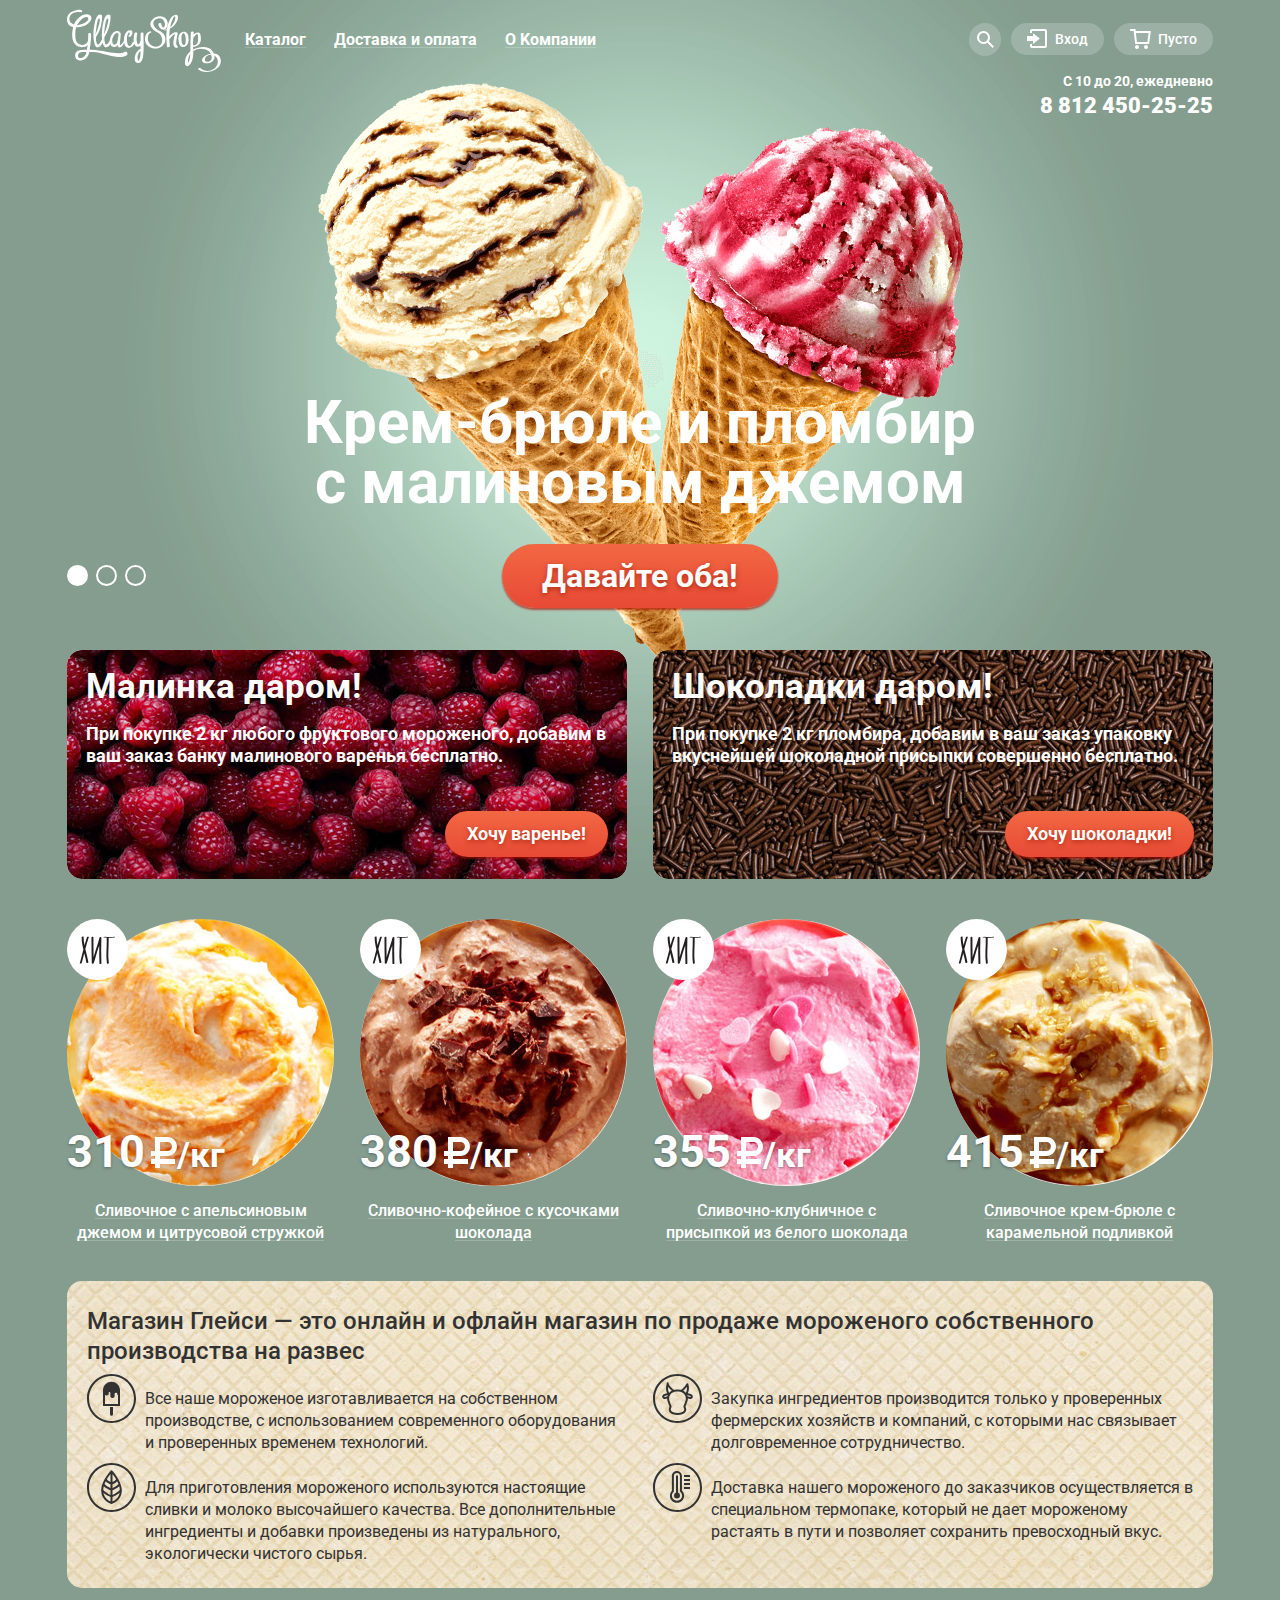
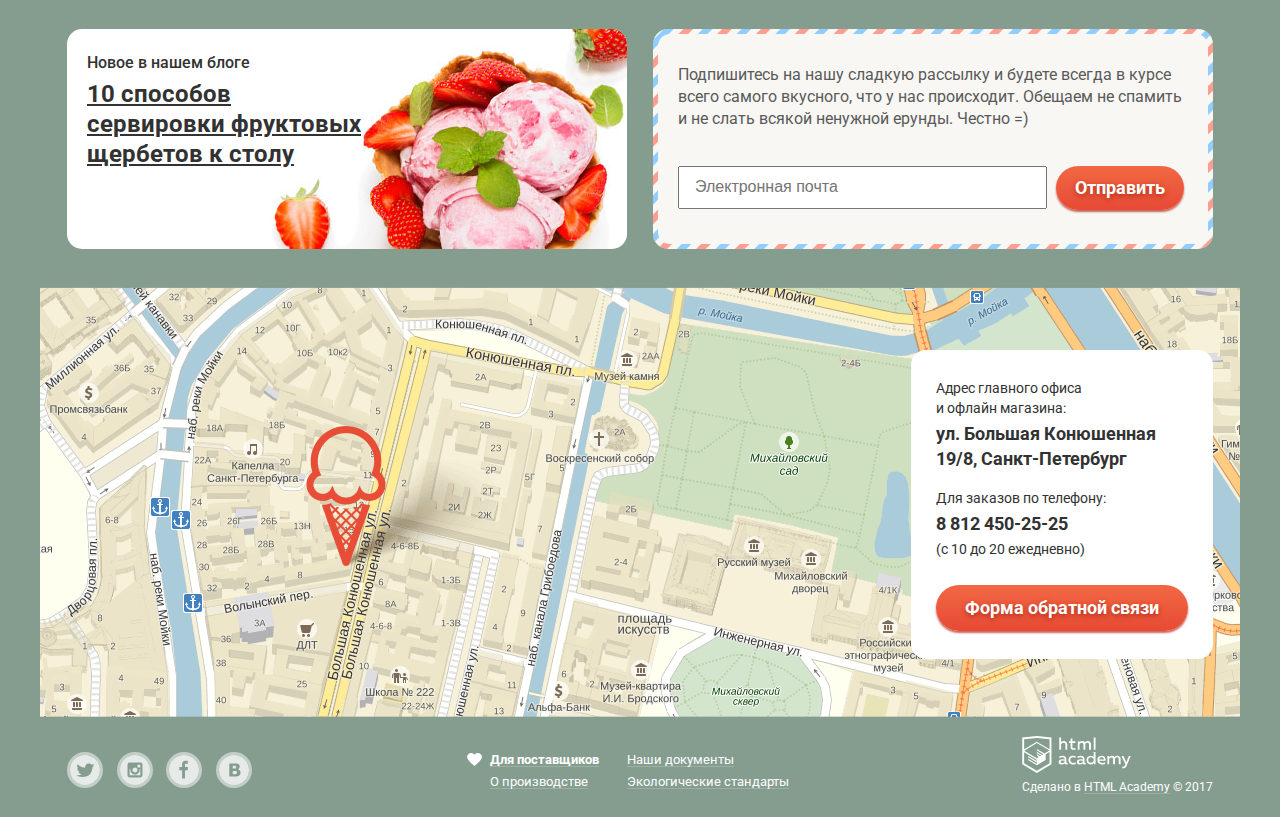
==== commit 542c9b59: "Добавила выпадающее меню и корзину товаров на страницу каталога" ====
--- a/index.html
+++ b/index.html
@@ -25,10 +25,7 @@
               <nav class="main-nav">
                 <ul class="main-nav__list">
                   <li class="main-nav__item">
-                    <a class="nav-link" href="catalog.html">
-                      <span class="link-line">Каталог</span>
-                    </a>
-                    <ul class="sub-nav modal">
+                    <ul class="sub-nav sub-nav--catalog modal">
                       <li class="sub-nav__item">
                         <a class="sub-nav__link" href="catalog.html">Новинки</a>
                       </li>
@@ -45,6 +42,9 @@
                         <a class="sub-nav__link" href="#">Мелорин</a>
                       </li>
                     </ul>
+                    <a class="nav-link nav-link--catalog" href="catalog.html">
+                      <span class="link-line">Каталог</span>
+                    </a>
                   </li>
                   <li class="main-nav__item">
                     <a class="nav-link" href="delivery.html">
@@ -61,12 +61,6 @@
               <div class="user-nav">
                 <ul class="user-nav__list">
                   <li class="user-nav__item user-nav__item--search">
-                    <button class="btn user-link user-link--search" type="button">
-                      <span class="visually-hidden">Поиск</span>
-                      <svg class="user-link__svg" xmlns="http://www.w3.org/2000/svg" xmlns:xlink="http://www.w3.org/1999/xlink" width="17" height="17" viewBox="0 0 17 17">
-                        <path d="M16.958 15.527L11.75 10.32A6.455 6.455 0 0 0 13 6.5 6.5 6.5 0 1 0 6.5 13a6.465 6.465 0 0 0 3.839-1.263l5.205 5.204 1.414-1.414zM6.5 11C4.019 11 2 8.981 2 6.5S4.019 2 6.5 2 11 4.019 11 6.5 8.981 11 6.5 11z"/>
-                      </svg>
-                    </button>
                     <section class="modal modal-search">
                       <h2 class="visually-hidden">Форма поиска</h2>
                       <form class="modal-search__form" action="https://echo.htmlacademy.ru" method="post">
@@ -74,15 +68,14 @@
                         <input class="modal-search__input" type="text" id="modal-search" name="modal-search" placeholder="Что ищем?">
                       </form>
                     </section>
+                    <button class="btn user-link user-link--search" type="button">
+                      <span class="visually-hidden">Поиск</span>
+                      <svg class="user-link__svg" xmlns="http://www.w3.org/2000/svg" xmlns:xlink="http://www.w3.org/1999/xlink" width="17" height="17" viewBox="0 0 17 17">
+                        <path d="M16.958 15.527L11.75 10.32A6.455 6.455 0 0 0 13 6.5 6.5 6.5 0 1 0 6.5 13a6.465 6.465 0 0 0 3.839-1.263l5.205 5.204 1.414-1.414zM6.5 11C4.019 11 2 8.981 2 6.5S4.019 2 6.5 2 11 4.019 11 6.5 8.981 11 6.5 11z"/>
+                      </svg>
+                    </button>
                   </li>
                   <li class="user-nav__item user-nav__item--login">
-                    <a class="user-link user-link--login" href="login.html">
-                      <svg class="user-link__svg" xmlns="http://www.w3.org/2000/svg" xmlns:xlink="http://www.w3.org/1999/xlink" width="21" height="19" viewBox="0 0 21 19">
-                        <path d="M6 14.875L12.917 9.5 6 4.125v2.917H-.042v4.917H6z"/>
-                        <path d="M18 0H5C3.9 0 3 .9 3 2v2h2V2h13v15H5v-2H3v2c0 1.1.9 2 2 2h13c1.1 0 2-.9 2-2V2c0-1.1-.9-2-2-2z"/>
-                      </svg>
-                      <span>Вход</span>
-                    </a>
                     <section class="modal modal-login">
                       <h2 class="visually-hidden">Личный кабинет</h2>
                       <form class="modal-login__form" action="https://echo.htmlacademy.ru" method="post">
@@ -107,9 +100,16 @@
                         </div>
                       </form>
                     </section>
+                    <a class="user-link user-link--login" href="login.html">
+                      <svg class="user-link__svg" xmlns="http://www.w3.org/2000/svg" xmlns:xlink="http://www.w3.org/1999/xlink" width="21" height="19" viewBox="0 0 21 19">
+                        <path d="M6 14.875L12.917 9.5 6 4.125v2.917H-.042v4.917H6z"/>
+                        <path d="M18 0H5C3.9 0 3 .9 3 2v2h2V2h13v15H5v-2H3v2c0 1.1.9 2 2 2h13c1.1 0 2-.9 2-2V2c0-1.1-.9-2-2-2z"/>
+                      </svg>
+                      <span>Вход</span>
+                    </a>
                   </li >
                   <li class="user-nav__item">
-                    <a class="user-link user-link--cart" href="cart.html">
+                    <a class="user-link" href="cart.html">
                       <svg class="user-link__svg" xmlns="http://www.w3.org/2000/svg" width="21" height="20" viewBox="0 0 21 20">
                         <path d="M5.657 2.031L5.422 0H0v2h3.64l1.5 13h13.988l1.699-12.969H5.657zM17.372 13H6.922L5.888 4.031h12.66L17.372 13z"/>
                         <circle cx="6.984" cy="18" r="2"/>
@@ -304,7 +304,7 @@
           <div class="container">
             <div class="feedback">
               <p class="feedback__info">
-                Адрес главного офиса</br>
+                Адрес главного офиса<br>
                 и офлайн магазина:
                 <b>ул. Большая Конюшенная 19/8, Санкт-Петербург</b>
               </p>
--- a/css/style.css
+++ b/css/style.css
@@ -9,6 +9,8 @@
   line-height: 22px;
   font-weight: 400;
   color: #323232;
+
+  background-color: #849d8f;
 }
 
 a {
@@ -22,10 +24,6 @@
   background-image: url("../img/slide_1.png");
   background-repeat: no-repeat;
   background-position: top center;
-}
-
-.catalog-wrapper {
-  background-color: #849d8f;
 }
 
 .container {
@@ -258,6 +256,21 @@
   list-style: none;
 }
 
+.sub-nav:hover + .nav-link--catalog {
+  color: #333333;
+  background-color: #f8f7f4;
+  border-radius: 16px;
+  text-decoration: none;
+}
+
+.sub-nav--current:hover + .nav-link--current {
+  color: #ffffff;
+  cursor: default;
+
+  background-color: #d07058;
+  border-radius: 16px;
+}
+
 .sub-nav__item {
   margin: 0;
 
@@ -301,6 +314,11 @@
 
 .sub-nav__item:active {
   background-color: #f6b5a5;
+}
+
+.sub-nav__item--current:hover {
+  background-color: #d07058;
+  cursor: default;
 }
 
 .sub-nav__link {
@@ -318,6 +336,10 @@
   color: #323232;
 }
 
+.sub-nav__item--current .sub-nav__link {
+  color: #ffffff;
+}
+
 .user-nav {
   margin: 0;
   padding: 0;
@@ -371,6 +393,10 @@
 
 .user-link--cart {
   min-width: 85px;
+
+  font-weight:500;
+  color: #333333;
+  background-color: #f8f7f4;
 }
 
 .user-link__svg {
@@ -388,6 +414,15 @@
   fill: #333333;
 }
 
+.user-link:active {
+  background-color: #ededed;
+  box-shadow: inset 0 2px 1px #696969;
+}
+
+.user-link:active .user-link__svg {
+  background-color: #ededed;
+}
+
 .user-nav__item--search:hover .modal-search {
   display: block;
 }
@@ -886,6 +921,12 @@
   width: 100%;
 }
 
+.catalog-wrapper {
+  width: 1200px;
+  margin: 0 auto;
+  background: linear-gradient(to bottom, rgba(255, 255, 255, 0.2), rgba(255, 255, 255, 0) 600px);
+}
+
 .catalog__nav {
   display: flex;
   flex-direction: column-reverse;
@@ -1021,11 +1062,41 @@
 
 .filters__sort {
   width: 195px;
+  height: 36px;
 
   font: inherit;
   color: #ffffff;
 
   background-color: rgba(255, 255, 255, 0.2);
+  border-radius: 18px;
+
+  -webkit-appearance: none;
+  -moz-appearance: none;
+  -ms-appearance: none;
+  appearance: none;
+}
+
+.filters__sort:hover {
+  font-weight: 700;
+  color: #323232;
+
+  background-color: #ffffff;
+}
+
+.filters__wrap--select {
+  position: relative;
+}
+
+.select-arrow {
+  position: absolute;
+  top: 38px;
+  right: 17px;
+
+  fill: #ffffff;
+}
+
+.filters__sort:hover + .select-arrow {
+  fill: #323232;
 }
 
 .filters__back {
@@ -1034,7 +1105,7 @@
 
 .range-controls {
   position: relative;
-  padding-top: 16px;
+  padding: 16px 5px;
 }
 
 .range-controls .scale {
@@ -1064,17 +1135,25 @@
   cursor: pointer;
 }
 
-.range-toggle-min {
-  left: 10%;
-}
-
-.range-toggle-max {
-  left: 62%;
-}
-
 .range-toggle:hover {
   top: 7px;
   border: 9px solid #ffffff;
+}
+
+.range-toggle-min {
+  left: 19px;
+}
+
+.range-toggle-min:hover {
+  left: 18px;
+}
+
+.range-toggle-max {
+  left: 118px;
+}
+
+.range-toggle-max:hover {
+  left: 117px;
 }
 
 .filters__label {
@@ -1432,7 +1511,7 @@
 .modal-search {
   position: absolute;
   top: 37px;
-  left: -307px;
+  right: 0;
 
   display: none;
 
@@ -1459,7 +1538,7 @@
 .modal-login {
   position: absolute;
   top: 37px;
-  left: -184px;
+  right: 0;
 
   display: none;
 
@@ -1484,6 +1563,7 @@
 
   width: 100%;
 }
+
 .modal-login__info {
   display: flex;
   flex-direction: row-reverse;
@@ -1512,6 +1592,117 @@
   color: #323232;
 }
 
+.modal-cart {
+  position: absolute;
+  top: 37px;
+  right: 0px;
+
+  display: none;
+
+  margin: 0;
+  padding: 14px;
+
+  width: 540px;
+  min-height: 242px;
+  box-sizing: border-box;
+
+  font-size: 13px;
+  line-height: 16px;
+}
+
+.modal-cart__table {
+  margin-bottom: 14px;
+  width: 512px;
+
+  border-collapse: collapse;
+  border-bottom: 2px solid #cacac7;
+}
+
+.modal-cart__item {
+  padding: 15px 0;
+  padding-bottom: 20px;
+  vertical-align: top;
+
+  border: none;
+}
+
+.modal-cart__item--name {
+  position: relative;
+
+  width: 300px;
+  padding-left: 73px;
+
+  box-sizing: border-box;
+}
+
+.modal-cart__item--name::before {
+  content: "";
+
+  position: absolute;
+  top: 16px;
+  left: 3px;
+
+  width: 20px;
+  height: 20px;
+
+  background-image: url(../img/cross-small.svg);
+  background-repeat: no-repeat;
+  cursor: pointer;
+}
+
+.modal-cart__item--name::after {
+  content: "";
+
+  position: absolute;
+  top: 6px;
+  left: 27px;
+
+  width: 33px;
+  height: 33px;
+
+  background-repeat: no-repeat;
+  background-size: contain;
+  border-radius: 16px;
+}
+
+.modal-cart__item--name1::after {
+  background-image: url(../img/cart-ice_1.jpg);
+}
+
+.modal-cart__item--name2::after {
+  background-image: url(../img/cart-ice_2.jpg);
+}
+
+.modal-cart__item--mult {
+  width: 110px;
+  padding-left: 21px;
+}
+
+.modal-cart__item--price {
+  padding-left: 10px;
+}
+
+.price--info {
+  color: #999999;
+}
+
+.modal-cart__item--price {
+  padding-left: 17px;
+}
+
+.modal-cart__wrap {
+  text-align: right;
+}
+
+.modal-cart__total {
+  margin: 0;
+  margin-bottom: 15px;
+
+  font-size: 15px;
+  line-height: 16px;
+  font-weight: 700;
+}
+
 .modal-login__link:hover,
 .modal-login__link:focus {
   color: #e84d37;
@@ -1520,6 +1711,20 @@
 .modal-login__link:hover .link-line--modal,
 .modal-login__link:focus .link-line--modal {
   background-image: linear-gradient(to right, rgba(232, 77, 55, 0.3), rgba(232, 77, 55, 0.3));
+}
+
+.modal-search:hover + .user-link--search,
+.modal-login:hover + .user-link--login,
+.modal-cart:hover + .user-link--cart {
+ font-weight:500;
+ color: #333333;
+ background-color: #f8f7f4;;
+}
+
+.modal-search:hover + .user-link--search .user-link__svg,
+.modal-login:hover + .user-link--login .user-link__svg,
+.modal-cart:hover + .user-link--cart .user-link__svg {
+  fill: #333333
 }
 
 .modal-feedback {
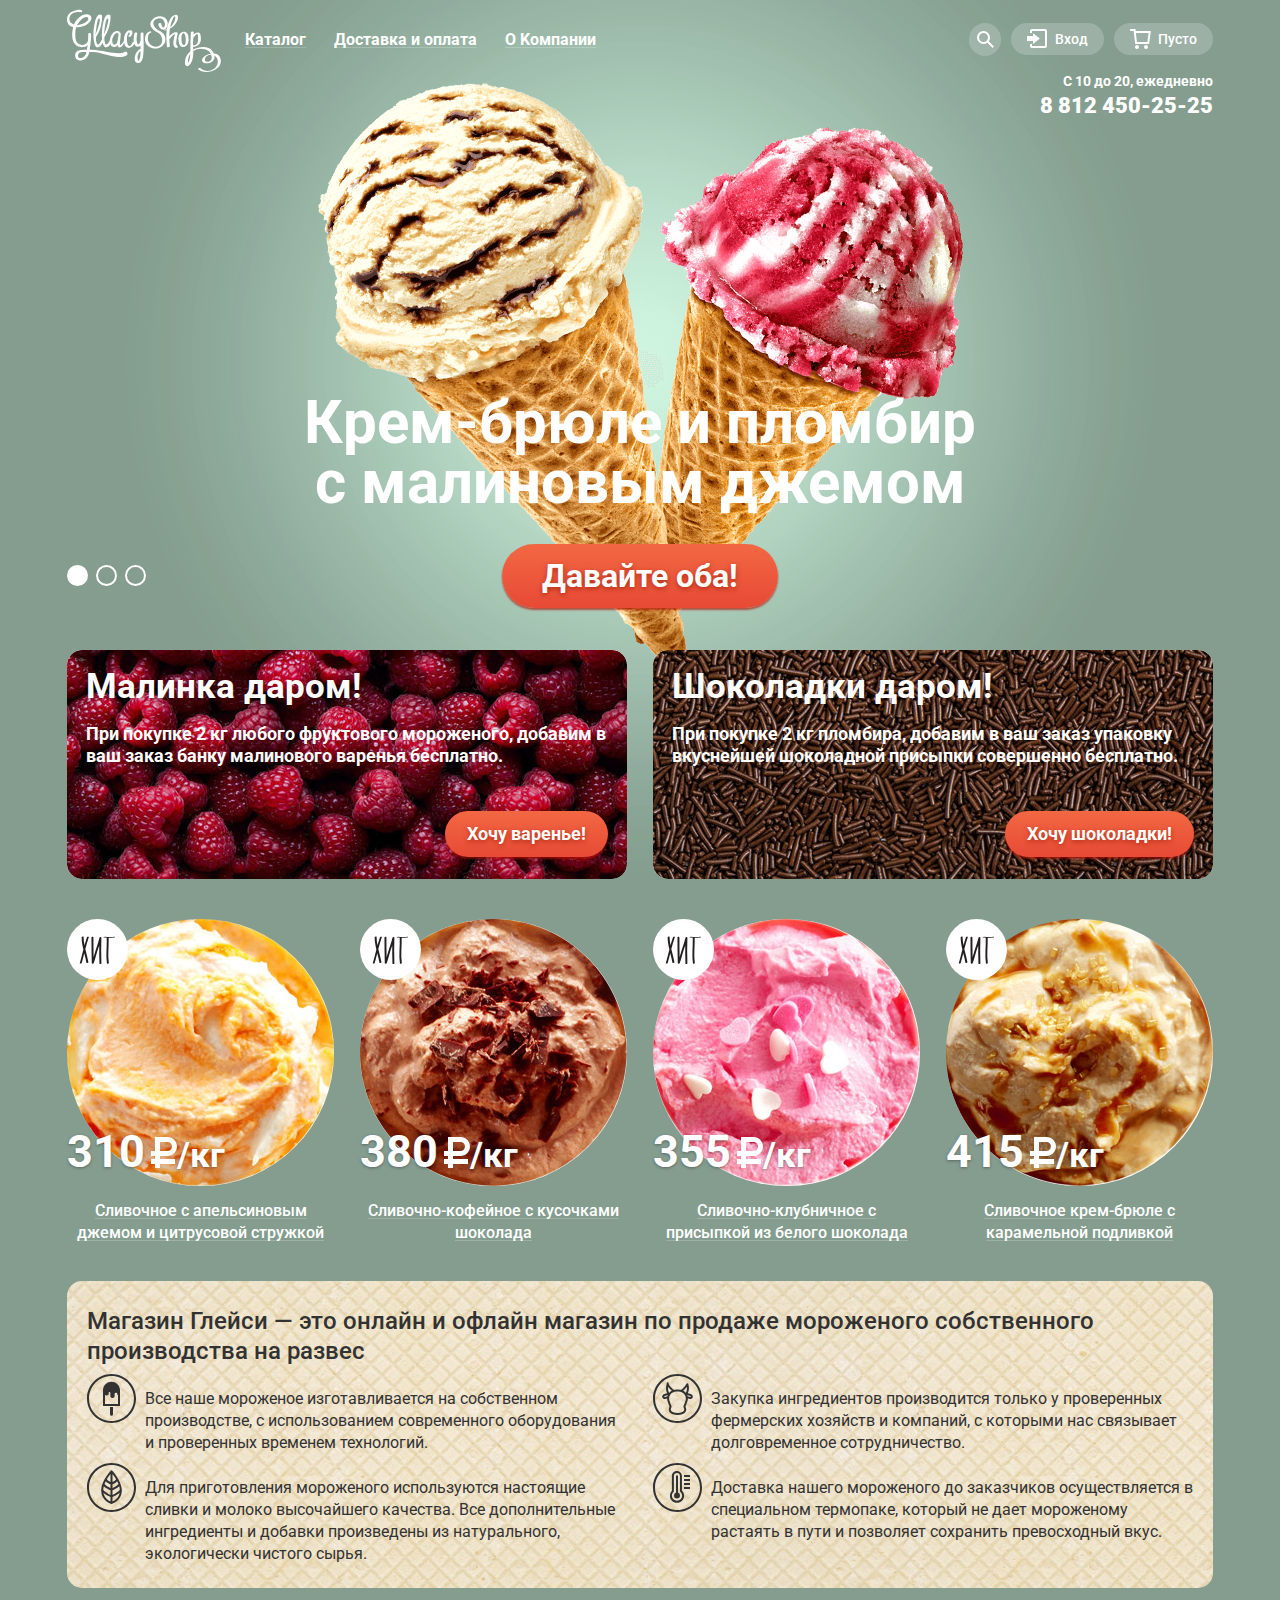
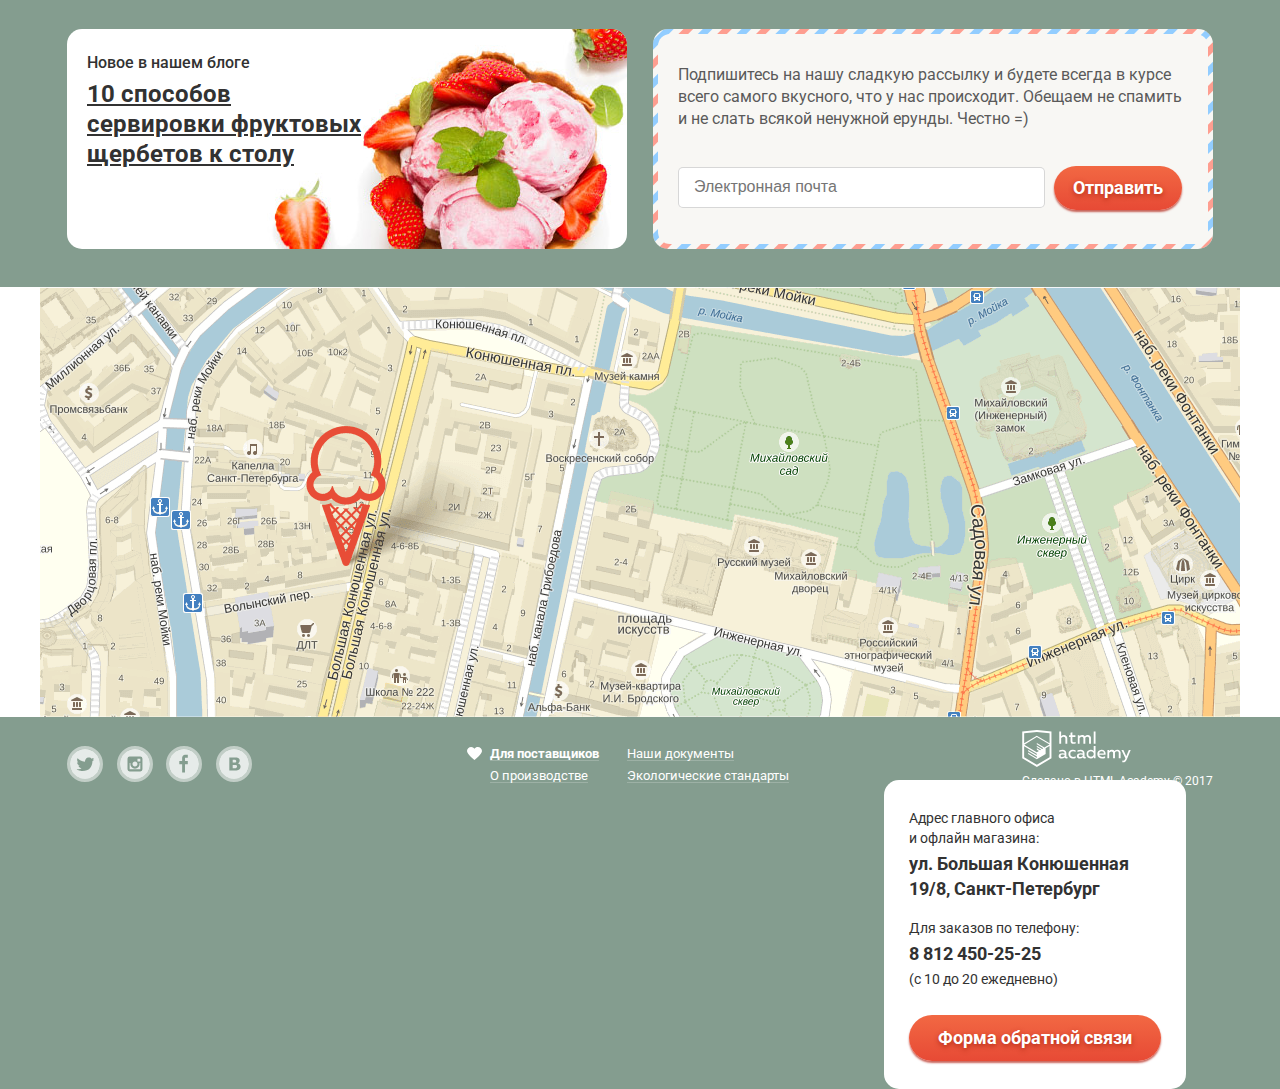
==== commit 13723c06: "Исправлены замечания по стилизации" ====
--- a/index.html
+++ b/index.html
@@ -8,6 +8,8 @@
     <link href="css/style.css" rel="stylesheet">
   </head>
   <body>
+    <div class="overlay">Overlay</div>
+
     <input class="visually-hidden" type="radio" name="slider-nav" id="slider-nav_1" checked>
     <input class="visually-hidden" type="radio" name="slider-nav" id="slider-nav_2">
     <input class="visually-hidden" type="radio" name="slider-nav" id="slider-nav_3">
@@ -298,23 +300,20 @@
 
       <section class="main-map">
         <h2 class="visually-hidden">Как нас найти</h2>
-        <div id="map"></div>
-        <div class="map-wrapper">
-          <img class="main-map__img" src="img/map.png" width="1200" height="430" alt="Офис компании по адресу ул. Большая Конюшенная 19/8, Санкт-Петербург">
-          <div class="container">
-            <div class="feedback">
-              <p class="feedback__info">
-                Адрес главного офиса<br>
-                и офлайн магазина:
-                <b>ул. Большая Конюшенная 19/8, Санкт-Петербург</b>
-              </p>
-              <p class="feedback__info">
-                Для заказов по телефону:
-                <b>8 812 450-25-25</b>
-                (с 10 до 20 ежедневно)
-              </p>
-              <button class="feedback__btn btn btn--orange" type="button">Форма обратной связи</button>
-            </div>
+        <div id="map" class="map"></div>
+        <div class="container">
+          <div class="feedback">
+            <p class="feedback__info">
+              Адрес главного офиса<br>
+              и офлайн магазина:
+              <b>ул. Большая Конюшенная 19/8, Санкт-Петербург</b>
+            </p>
+            <p class="feedback__info">
+              Для заказов по телефону:
+              <b>8 812 450-25-25</b>
+              (с 10 до 20 ежедневно)
+            </p>
+            <button class="feedback__btn btn btn--orange" type="button">Форма обратной связи</button>
           </div>
         </div>
       </section>
@@ -414,5 +413,8 @@
     </form>
     <button class="modal-close" type="button">Закрыть</button>
   </section>
+
+  <script src="//api-maps.yandex.ru/2.1/?lang=ru_RU" type="text/javascript"></script>
+  <script src="js/script.js"></script>
   </body>
 </html>
--- a/css/style.css
+++ b/css/style.css
@@ -160,8 +160,6 @@
   display: flex;
   align-items: center;
   flex-direction: row;
-
-  z-index: 100;
 }
 
 .main-logo {
@@ -496,7 +494,7 @@
   position: absolute;
   bottom: 21px;
   left: 0;
-  z-index: 20;
+  z-index: 1;
 
   font-size: 0;
 }
@@ -710,7 +708,7 @@
   border-radius: 5px;
   box-shadow: 0 20px 20px 0 rgba(0, 0, 0, 0.4);
 
-  z-index: 10;
+  z-index: 2;
 }
 
 .features {
@@ -864,15 +862,30 @@
   padding: 10px 15px;
   margin-right: 5px;
   width: 335px;
-}
-
-.map-wrapper {
+
+  background-color: #ffffff;
+  border: 1px solid rgba(178, 178, 178, 0.52);
+  border-radius: 5px;
+}
+
+.map {
+  width: 100%;
+  height: 430px;
+}
+
+.main-map {
+  margin: 0 auto;
+
+  background-color: #ffffff;
+  background-image: url("../img/map.png");
+  background-position: 50% 0;
+  background-repeat: no-repeat;
+
+  text-align: center;
+}
+
+.main-map .container {
   position: relative;
-  margin: 0 auto;
-  width: 1200px;
-  min-height: 430px;
-
-  text-align: center;
 }
 
 .feedback {
@@ -922,7 +935,6 @@
 }
 
 .catalog-wrapper {
-  width: 1200px;
   margin: 0 auto;
   background: linear-gradient(to bottom, rgba(255, 255, 255, 0.2), rgba(255, 255, 255, 0) 600px);
 }
@@ -1740,6 +1752,8 @@
 
   width: 430px;
   border-radius: 8px;
+
+  z-index: 11;
 }
 
 .modal-feedback__title {
@@ -1771,6 +1785,7 @@
   width: 100%;
   min-height: 155px;
 }
+
 .modal-close {
   position: absolute;
   top: 13px;
@@ -1808,3 +1823,35 @@
 .modal-close::after {
   transform: rotate(-45deg);
 }
+
+.sub-nav::before,
+.modal-search::before,
+.modal-login::before,
+.modal-cart::before {
+  content: "";
+
+  position: absolute;
+  top: -4px;
+  right: 0;
+
+  height: 4px;
+  width: 140px;
+
+  background-color: transparent;
+}
+
+.overlay {
+  position: fixed;
+  top: 0;
+  right: 0;
+  bottom: 0;
+  left: 0;
+
+  display: none;
+
+  font-size: 0;
+
+  background-color: rgba(0, 0, 0, 0.3);
+
+  z-index: 10;
+}
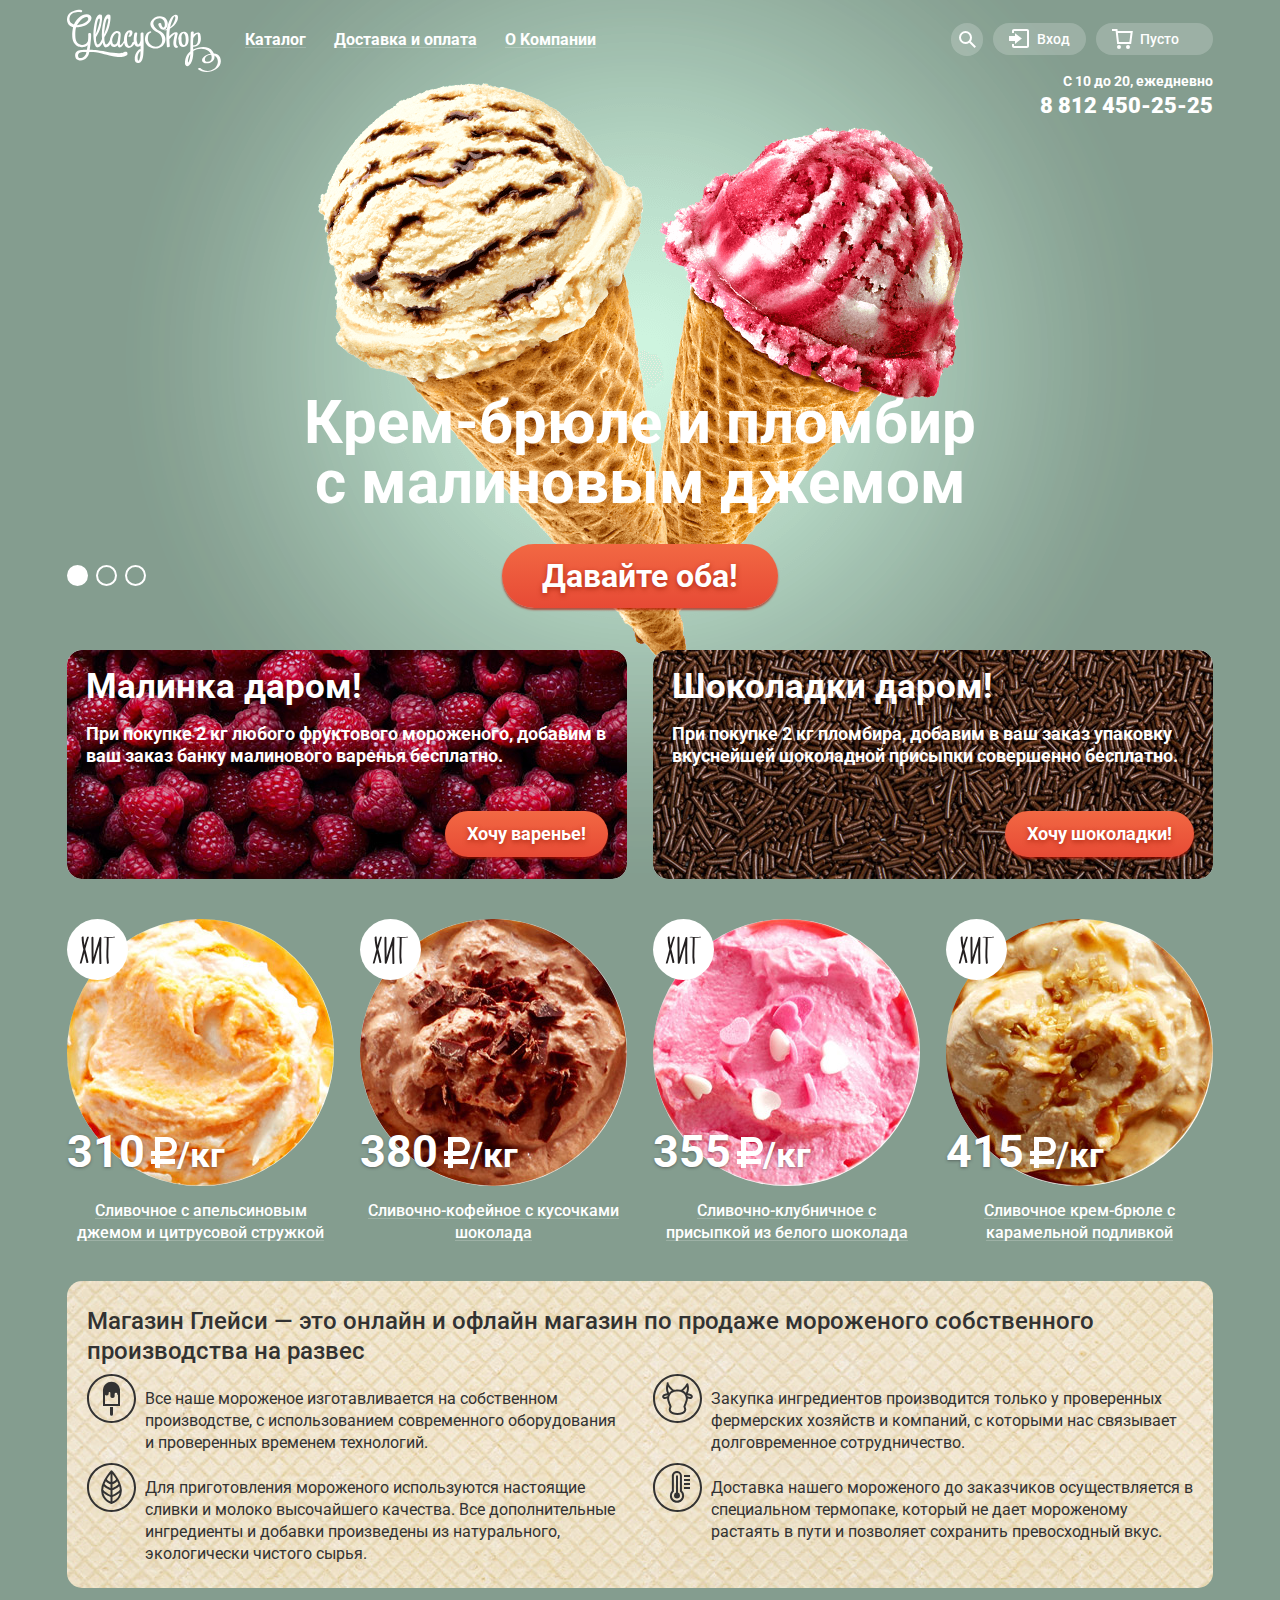
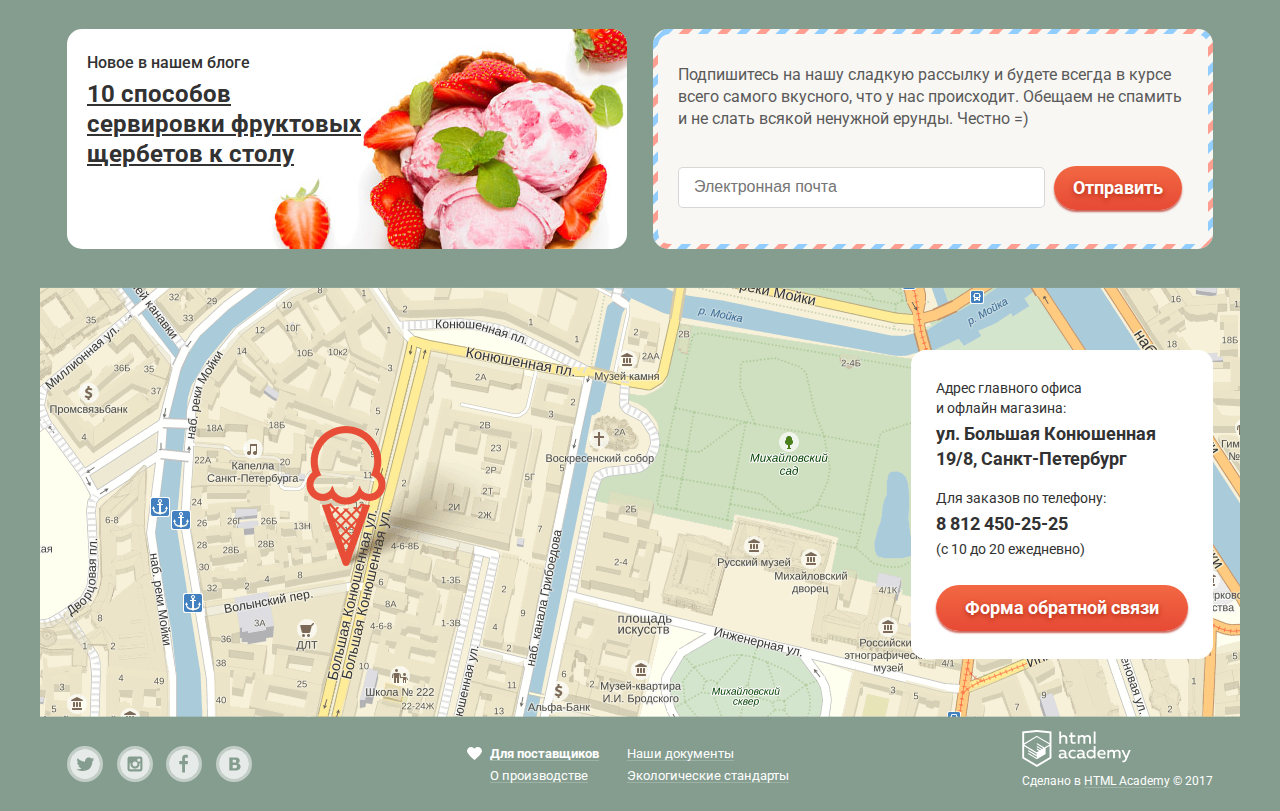
==== commit 90bbc952: "Спозиционировала карту" ====
--- a/index.html
+++ b/index.html
@@ -111,7 +111,7 @@
                     </a>
                   </li >
                   <li class="user-nav__item">
-                    <a class="user-link" href="cart.html">
+                    <a class="user-link user-link--cart" href="cart.html">
                       <svg class="user-link__svg" xmlns="http://www.w3.org/2000/svg" width="21" height="20" viewBox="0 0 21 20">
                         <path d="M5.657 2.031L5.422 0H0v2h3.64l1.5 13h13.988l1.699-12.969H5.657zM17.372 13H6.922L5.888 4.031h12.66L17.372 13z"/>
                         <circle cx="6.984" cy="18" r="2"/>
@@ -301,19 +301,21 @@
       <section class="main-map">
         <h2 class="visually-hidden">Как нас найти</h2>
         <div id="map" class="map"></div>
-        <div class="container">
-          <div class="feedback">
-            <p class="feedback__info">
-              Адрес главного офиса<br>
-              и офлайн магазина:
-              <b>ул. Большая Конюшенная 19/8, Санкт-Петербург</b>
-            </p>
-            <p class="feedback__info">
-              Для заказов по телефону:
-              <b>8 812 450-25-25</b>
-              (с 10 до 20 ежедневно)
-            </p>
-            <button class="feedback__btn btn btn--orange" type="button">Форма обратной связи</button>
+        <div class="map-wrapper">
+          <div class="container">
+            <div class="feedback">
+              <p class="feedback__info">
+                Адрес главного офиса<br>
+                и офлайн магазина:
+                <b>ул. Большая Конюшенная 19/8, Санкт-Петербург</b>
+              </p>
+              <p class="feedback__info">
+                Для заказов по телефону:
+                <b>8 812 450-25-25</b>
+                (с 10 до 20 ежедневно)
+              </p>
+              <button class="feedback__btn btn btn--orange" type="button">Форма обратной связи</button>
+            </div>
           </div>
         </div>
       </section>
--- a/css/style.css
+++ b/css/style.css
@@ -391,7 +391,9 @@
 
 .user-link--cart {
   min-width: 85px;
-
+}
+
+.user-link--cartfull {
   font-weight:500;
   color: #333333;
   background-color: #f8f7f4;
@@ -874,9 +876,9 @@
 }
 
 .main-map {
-  margin: 0 auto;
-
-  background-color: #ffffff;
+  position: relative;
+
+  background-color: #849d8f;
   background-image: url("../img/map.png");
   background-position: 50% 0;
   background-repeat: no-repeat;
@@ -884,8 +886,14 @@
   text-align: center;
 }
 
-.main-map .container {
-  position: relative;
+.map-wrapper {
+  position: absolute;
+  top: 0;
+  left: 50%;
+  transform: translateX(-50%);
+
+  margin: 0 auto;
+  width: 1200px;
 }
 
 .feedback {
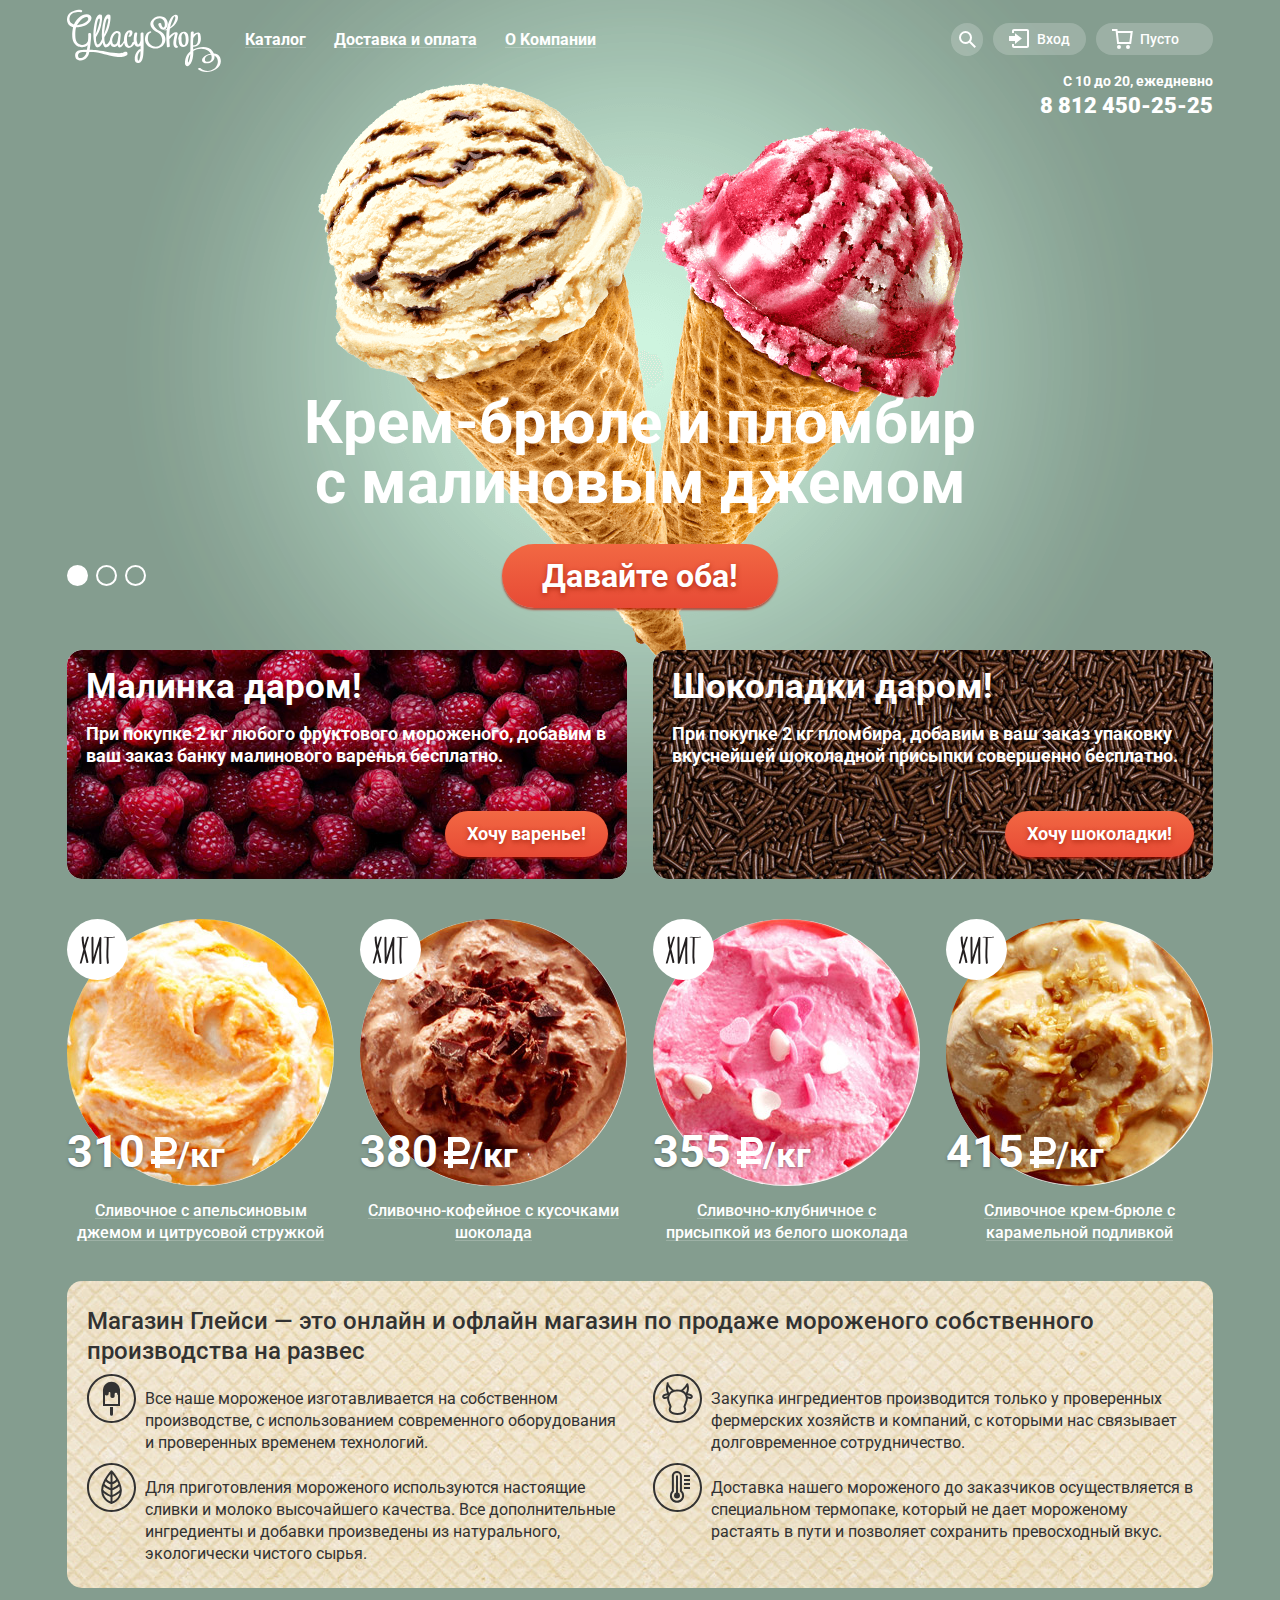
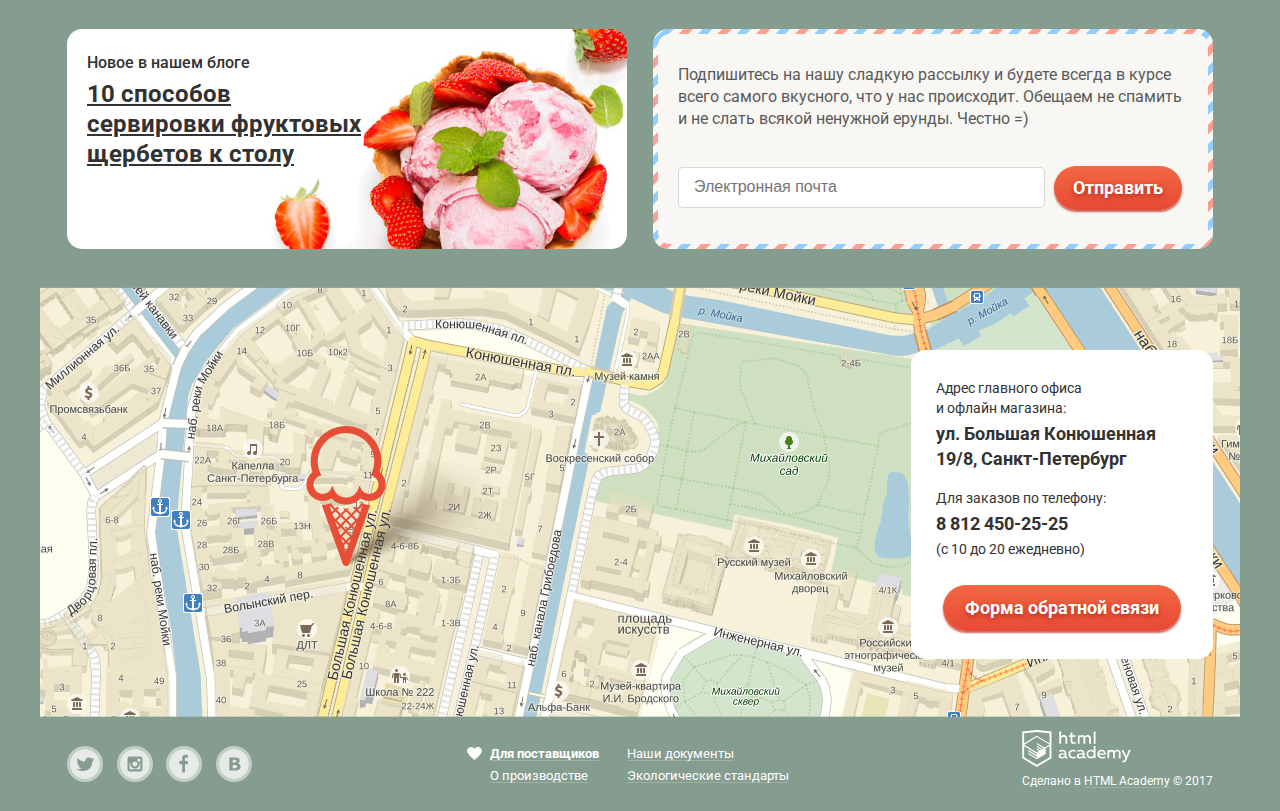
==== commit 3014bb31: "Добавила анимацию и внешний плейсхолдер" ====
--- a/index.html
+++ b/index.html
@@ -5,7 +5,7 @@
     <title>HTML Academy: Глейси</title>
     <link href="https://fonts.googleapis.com/css?family=Roboto:400,500,700&amp;subset=cyrillic" rel="stylesheet">
     <link href="css/normalize.css" rel="stylesheet">
-    <link href="css/style.css" rel="stylesheet">
+    <link href="css/style.min.css" rel="stylesheet">
   </head>
   <body>
     <div class="overlay">Overlay</div>
@@ -66,8 +66,10 @@
                     <section class="modal modal-search">
                       <h2 class="visually-hidden">Форма поиска</h2>
                       <form class="modal-search__form" action="https://echo.htmlacademy.ru" method="post">
-                        <label class="visually-hidden" for="modal-search">Что ищем?</label>
-                        <input class="modal-search__input" type="text" id="modal-search" name="modal-search" placeholder="Что ищем?">
+                        <p class="modal-form__wrap">
+                          <input class="modal-search__input" type="text" id="modal-search" name="modal-search" placeholder="Что ищем?">
+                          <label class="jump_label" for="modal-search">Что ищем?</label>
+                        </p>
                       </form>
                     </section>
                     <button class="btn user-link user-link--search" type="button">
@@ -82,12 +84,12 @@
                       <h2 class="visually-hidden">Личный кабинет</h2>
                       <form class="modal-login__form" action="https://echo.htmlacademy.ru" method="post">
                         <p class="modal-form__wrap">
-                          <label class="visually-hidden" for="login-name">Введите логин</label>
                           <input class="modal-login__name" type="text" id="login-name" name="login-name" placeholder="Электронная почта">
+                          <label class="jump_label" for="login-name">Электронная почта</label>
                         </p>
                         <p class="modal-form__wrap">
-                          <label class="visually-hidden" for="login-password">Введите пароль</label>
                           <input class="modal-login__password" type="password" id="login-password" name="login-password" placeholder="Пароль">
+                          <label class="jump_label" for="login-password">Пароль</label>
                         </p>
                         <div class="modal-login__info">
                           <p class="modal-login__wrap">
@@ -286,9 +288,11 @@
                   Подпишитесь на нашу сладкую рассылку и будете всегда в курсе всего самого вкусного, что у нас происходит. Обещаем не спамить и не слать всякой ненужной ерунды. Честно =)
                 </p>
                 <form class="subscribe__form" action="https://echo.htmlacademy.ru" method="post">
-                  <label class="visually-hidden" for="subscribe-email">Введите почту</label>
-                  <input class="subscribe__input" type="text" id="subscribe-email" name="subscribe-email"  placeholder="Электронная почта">
-                  <button class="btn btn--orange btn--sub" type="submit">Отправить</button>
+                  <p class="modal-form__wrap">
+                    <input class="subscribe__input" type="text" id="subscribe-email" name="subscribe-email"  placeholder="Электронная почта">
+                    <label class="jump_label" for="subscribe-email">Электронная почта</label>
+                    <button class="btn btn--orange btn--sub" type="submit">Отправить</button>
+                  </p>
                 </form>
               </div>
             </section>
@@ -314,7 +318,7 @@
                 <b>8 812 450-25-25</b>
                 (с 10 до 20 ежедневно)
               </p>
-              <button class="feedback__btn btn btn--orange" type="button">Форма обратной связи</button>
+              <a class="feedback__btn btn btn--orange" href="#">Форма обратной связи</a>
             </div>
           </div>
         </div>
@@ -398,16 +402,16 @@
     <p class="modal-feedback__title">Мы обязательно вам ответим!</p>
     <form class="modal-feedback__form" action="https://echo.htmlacademy.ru" method="post">
       <p class="modal-form__wrap">
-        <label class="visually-hidden" for="feedback-name">Введите имя</label>
         <input class="modal-feedback__name" type="text" id="feedback-name" name="feedback-name" placeholder="Как вас зовут?">
+        <label class="jump_label" for="feedback-name">Как вас зовут?</label>
       </p>
       <p class="modal-form__wrap">
-        <label class="visually-hidden" for="feedback-email">Введите почту</label>
         <input class="modal-feedback__email" type="text" id="feedback-email" name="feedback-email" placeholder="Ваша почта для ответа?">
-        <label class="visually-hidden" for="feedback-text">Напишите что-нибудь</label>
+        <label class="jump_label" for="feedback-email">Ваша почта для ответа?</label>
       </p>
       <p class="modal-form__wrap">
         <textarea class="modal-feedback__text" id="feedback-text" name="feedback-text" placeholder="Напишите что-нибудь..."></textarea>
+        <label class="jump_label" for="feedback-text">Напишите что-нибудь</label>
       </p>
       <p class="modal-form__wrap modal-form__wrap--btn">
         <button class="btn btn--orange" type="submit">Отправить</button>
@@ -417,6 +421,6 @@
   </section>
 
   <script src="//api-maps.yandex.ru/2.1/?lang=ru_RU" type="text/javascript"></script>
-  <script src="js/script.js"></script>
+  <script src="js/script.min.js"></script>
   </body>
 </html>
--- a/css/style.min.css
+++ b/css/style.min.css
@@ -0,0 +1 @@
+.page-wrapper,body{min-width:1200px;background-color:#849d8f}body{margin:0;padding:0;font-family:"Roboto","Arial",sans-serif;font-size:16px;line-height:22px;font-weight:400;color:#323232}a{text-decoration:none}.page-wrapper{background-image:url(../img/slide_1.png);background-repeat:no-repeat;background-position:top center}.container{width:1146px;margin:0 auto;padding:0}.visually-hidden:not(:focus):not(:active),input[type=checkbox].visually-hidden,input[type=radio].visually-hidden{position:absolute;width:1px;height:1px;margin:-1px;border:0;padding:0;white-space:nowrap;-webkit-clip-path:inset(100%);clip-path:inset(100%);clip:rect(0 0 0 0);overflow:hidden}.btn{font:inherit;color:#fff;text-decoration:none;text-align:center;vertical-align:middle;border:0}.btn--orange{display:inline-block;padding:11px 22px;font-size:18px;line-height:24px;font-weight:700;text-shadow:0 2px 5px rgba(160,32,11,.76);background-color:#e74a35;background:-webkit-gradient(linear,left top,left bottom,from(#f26843),to(#e74a35));background:-webkit-linear-gradient(top,#f26843 0%,#e74a35 100%);background:-o-linear-gradient(top,#f26843 0%,#e74a35 100%);background:linear-gradient(to bottom,#f26843 0%,#e74a35 100%);border-radius:23px;-webkit-box-shadow:0 2px 2px rgba(172,16,0,.64);box-shadow:0 2px 2px rgba(172,16,0,.64)}.btn--orange:focus,.btn--orange:hover{background:-webkit-gradient(linear,left top,left bottom,from(#f58669),to(#ec6f5e));background:-webkit-linear-gradient(top,#f58669 0%,#ec6f5e 100%);background:-o-linear-gradient(top,#f58669 0%,#ec6f5e 100%);background:linear-gradient(to bottom,#f58669 0%,#ec6f5e 100%);-webkit-box-shadow:0 2px 2px #ac1000;box-shadow:0 2px 2px #ac1000}.btn--orange:active{background:-webkit-gradient(linear,left top,left bottom,from(#d84732),to(#e1613e));background:-webkit-linear-gradient(top,#d84732 0%,#e1613e 100%);background:-o-linear-gradient(top,#d84732 0%,#e1613e 100%);background:linear-gradient(to bottom,#d84732 0%,#e1613e 100%);-webkit-box-shadow:inset 0 2px 2px #ac1000;box-shadow:inset 0 2px 2px #ac1000}.btn--big{padding:10px 40px;font-size:32px;line-height:44px;border-radius:32px}.btn--small{padding:10px 15px}.btn--sub{padding:10px 19px}.btn--modal{padding:11px 23px;height:44px;border-radius:20px}.btn--white{width:142px;height:36px;font-weight:500;background-color:#a9b9af;border:2px solid #fff;-webkit-box-sizing:border-box;box-sizing:border-box;border-radius:18px}.btn--white:focus,.btn--white:hover{color:#323232;background-color:#fff}.btn--white:active{background-color:#eaeaea;border:0;-webkit-box-shadow:inset 0 2px 1px #696969;box-shadow:inset 0 2px 1px #696969}.link-line{background-image:-webkit-gradient(linear,left top,right top,from(rgba(255,255,255,.2)),to(rgba(255,255,255,.2)));background-image:-webkit-linear-gradient(left,rgba(255,255,255,.2),rgba(255,255,255,.2));background-image:-o-linear-gradient(left,rgba(255,255,255,.2),rgba(255,255,255,.2));background-image:linear-gradient(to right,rgba(255,255,255,.2),rgba(255,255,255,.2));background-position:0 97%;background-size:100% 1px;background-repeat:repeat-x}.link-line--bread{background-position:0 100%}.link-line--modal{background-image:-webkit-gradient(linear,left top,right top,from(rgba(50,50,50,.3)),to(rgba(50,50,50,.3)));background-image:-webkit-linear-gradient(left,rgba(50,50,50,.3),rgba(50,50,50,.3));background-image:-o-linear-gradient(left,rgba(50,50,50,.3),rgba(50,50,50,.3));background-image:linear-gradient(to right,rgba(50,50,50,.3),rgba(50,50,50,.3))}.main-header .container,.nav-wrapper{display:-webkit-box;display:-ms-flexbox;display:flex;-webkit-box-orient:vertical;-webkit-box-direction:normal;-ms-flex-direction:column;flex-direction:column;-webkit-box-align:end;-ms-flex-align:end;align-items:flex-end}.nav-wrapper{width:100%;-webkit-box-align:center;-ms-flex-align:center;align-items:center;-webkit-box-orient:horizontal;-ms-flex-direction:row;flex-direction:row;z-index:1}.main-logo{width:155px;height:auto;margin-right:10px;margin-top:9px}.main-logo__link{display:inline-block}.main-nav-wrapper{width:100%;display:-webkit-box;display:-ms-flexbox;display:flex;-webkit-box-pack:justify;-ms-flex-pack:justify;justify-content:space-between}.main-nav{width:600px}.main-nav__list{display:-webkit-box;display:-ms-flexbox;display:flex;-ms-flex-wrap:wrap;flex-wrap:wrap;margin:0;padding:0;list-style:none}.main-nav__item{position:relative}.main-nav__item:hover .sub-nav,.nav-link{display:block}.nav-link{padding:8px 14px;vertical-align:middle;font-size:16px;line-height:18px;font-weight:700;color:#fff}.nav-link:focus,.nav-link:hover{color:#333;background-color:#f8f7f4;border-radius:16px;text-decoration:none}.nav-link:active{background-color:#ededed;-webkit-box-shadow:inset 0 2px 1px #696969;box-shadow:inset 0 2px 1px #696969}.nav-link--current,.nav-link--current:focus,.nav-link--current:hover{color:#fff;cursor:default;background-color:#d07058;border-radius:16px}.nav-link--current .link-line{background-image:none}.sub-nav{position:absolute;top:37px;left:-6px;display:none;margin:0;padding:5px 0;list-style:none}.sub-nav:hover+.nav-link--catalog{color:#333;background-color:#f8f7f4;border-radius:16px;text-decoration:none}.sub-nav--current:hover+.nav-link--current{color:#fff;cursor:default;background-color:#d07058;border-radius:16px}.sub-nav__item{margin:0;padding:9px 9px 9px 19px;vertical-align:middle}.sub-nav__item--current{background-color:#d07058;cursor:default}.sub-nav__item:first-of-type{position:relative;padding-top:7px;padding-bottom:12px}.sub-nav__item:first-of-type .sub-nav__link{font-weight:700}.sub-nav__item:first-of-type::after{content:"";position:absolute;top:33px;left:10px;height:1px;width:120px;background-color:rgba(50,50,50,.2)}.sub-nav__item:hover{background-color:#fbded8}.sub-nav__item:active{background-color:#f6b5a5}.sub-nav__item--current:hover{background-color:#d07058;cursor:default}.sub-nav__link{display:block;margin:0;padding:0;width:115px;vertical-align:middle;font-size:14px;line-height:14px;font-weight:400;color:#323232}.sub-nav__item--current .sub-nav__link{color:#fff}.user-nav{margin:0;padding:0;width:350px}.user-nav__list{display:-webkit-box;display:-ms-flexbox;display:flex;-ms-flex-wrap:wrap;flex-wrap:wrap;-webkit-box-pack:end;-ms-flex-pack:end;justify-content:flex-end;margin:0;padding:0;list-style:none}.user-nav__item{position:relative;margin:0 0 0 10px}.user-link{display:-webkit-box;display:-ms-flexbox;display:flex;-webkit-box-align:center;-ms-flex-align:center;align-items:center;margin:0;padding:0 16px;min-height:32px;vertical-align:middle;font-size:14px;line-height:16px;font-weight:500;color:#fff;background-color:rgba(255,255,255,.2);border-radius:16px}.user-link:last-of-type{margin-left:0}.user-link--search{padding:8px 0 8px 8px}.user-link--cart{min-width:85px}.user-link--cartfull{font-weight:500;color:#333;background-color:#f8f7f4}.user-link__svg{fill:#fff;margin-right:7px}.user-link:focus,.user-link:focus .user-link__svg,.user-link:hover,.user-link:hover .user-link__svg{font-weight:500;color:#333;background-color:#f8f7f4;fill:#333}.user-link:active{-webkit-box-shadow:inset 0 2px 1px #696969;box-shadow:inset 0 2px 1px #696969}.user-link:active,.user-link:active .user-link__svg{background-color:#ededed}.user-nav__item--cart:hover .modal-cart,.user-nav__item--login:hover .modal-login,.user-nav__item--search:hover .modal-search{display:block}.header-phones{margin:-6px 0 0;padding:0;font-size:14px;line-height:16px;font-weight:700;color:#fff}.header-phones b{font-size:22px;line-height:33px}.header-phones__info{margin:0;padding:0;width:175px;text-align:right}.main-slider{margin:0 0 42px}.main-slider__list{position:relative;margin:0;padding:271px 0 0;list-style:none}.main-slider__item{display:none;text-align:center}.main-slider__title{width:700px;margin:0 auto 31px;font-size:60px;line-height:60px;font-weight:700;color:#fff;text-align:center}.main-slider__controls{position:absolute;bottom:21px;left:0;z-index:1;font-size:0}.main-slider__label{display:inline-block;width:17px;height:17px;margin-right:8px;vertical-align:top;background-color:transparent;border:2px solid #fff;border-radius:50%;cursor:pointer}.main-slider__label:hover{background-color:rgba(255,255,255,.2)}#slider-nav_1:checked~.page-wrapper #slide1,#slider-nav_2:checked~.page-wrapper #slide2,#slider-nav_3:checked~.page-wrapper #slide3{display:block}#slider-nav_1:checked~.page-wrapper label[for=slider-nav_1],#slider-nav_2:checked~.page-wrapper label[for=slider-nav_2],#slider-nav_3:checked~.page-wrapper label[for=slider-nav_3]{background-color:#fff}#slider-nav_1:checked~.page-wrapper{background-color:#849d8f;background-image:url(../img/slide_1.png)}#slider-nav_2:checked~.page-wrapper{background-color:#8996a6;background-image:url(../img/slide_2.png)}#slider-nav_3:checked~.page-wrapper{background-color:#9d8b84;background-image:url(../img/slide_3.png)}.main-promo{margin-bottom:40px}.main-promo__list{display:-webkit-box;display:-ms-flexbox;display:flex;-webkit-box-pack:justify;-ms-flex-pack:justify;justify-content:space-between;margin:0;padding:0;list-style:none}.main-promo__item{width:560px;min-height:229px;padding:16px 19px;-webkit-box-sizing:border-box;box-sizing:border-box;font-size:18px;line-height:22px;font-weight:700;color:#fff;background-repeat:round;border-radius:15px}.btn-wrapper--right{text-align:right}.main-promo__item--raspberry{background-color:#c36085;background-image:url(../img/raspberry.jpg)}.main-promo__item--chocolate{background-color:#7a5e58;background-image:url(../img/choco.jpg)}.main-promo__title{margin:0 0 16px;font-size:35px;line-height:41px}.main-promo__info{margin:0 0 44px}.goods{margin-bottom:43px}.goods-list{list-style:none;display:-webkit-box;display:-ms-flexbox;display:flex;-webkit-box-pack:justify;-ms-flex-pack:justify;justify-content:space-between;-ms-flex-wrap:wrap;flex-wrap:wrap;margin:0;padding:0}.goods-list__item{position:relative;width:267px;margin-bottom:26px;text-align:center}.goods-list__item--hit::before{width:61px;height:61px;background-image:url(../img/hit.svg);background-position:0 0}.goods-list__img{border-radius:133px}.goods-list__price{position:absolute;top:210px;margin:0;font-size:45px;line-height:45px;font-weight:700;color:#fff;text-align:left;text-shadow:0 1px 3px rgba(49,50,53,.5)}.goods-list__kg{position:relative;display:inline-block;padding:0;margin:0 0 0 21px;font-size:35px}.features__info::before,.goods-list__item--hit::before,.goods-list__kg::before{content:"";position:absolute;background-repeat:no-repeat}.goods-list__kg::before{background-image:url(../img/ruble.svg);top:2px;left:-28px;width:31px;height:36px}.goods-list__link{display:inline-block;margin-top:8px;margin-bottom:11px;width:258px;font-size:16px;line-height:22px;font-weight:500;color:#fff}.goods-list__btn{display:none}.goods-list__item:hover .goods-list__btn{display:block;position:absolute;top:-6px;right:-13px;bottom:-65px;left:-13px;padding-top:340px;background-color:rgba(248,247,244,.2);border-radius:5px;-webkit-box-shadow:0 20px 20px 0 rgba(0,0,0,.4);box-shadow:0 20px 20px 0 rgba(0,0,0,.4);z-index:2}.features{margin-bottom:41px;padding:25px 20px 0;background-color:#ecdec6;background-image:url(../img/waffle.jpg);border-radius:15px}.features__title{margin:0 0 22px;font-size:24px;line-height:30px;font-weight:500}.features__list{list-style:none;display:-webkit-box;display:-ms-flexbox;display:flex;-webkit-box-pack:justify;-ms-flex-pack:justify;justify-content:space-between;-ms-flex-wrap:wrap;flex-wrap:wrap;margin:0;padding:0}.features__item{width:540px;margin-bottom:23px}.features__info{position:relative;padding-left:58px;margin:0}.features__info::before{top:-14px;left:0;width:49px;height:49px}.features__info--img_1::before{background-image:url(../img/ice-cream.svg)}.features__info--img_2::before{background-image:url(../img/cow.svg)}.features__info--img_3::before{background-image:url(../img/eco.svg)}.features__info--img_4::before{background-image:url(../img/thermometer.svg)}.section-wrapper{display:-webkit-box;display:-ms-flexbox;display:flex;-webkit-box-pack:justify;-ms-flex-pack:justify;justify-content:space-between;margin:0 0 38px;padding:0}.gllasy-blog{width:560px;min-height:220px;margin:0;padding:0 20px;-webkit-box-sizing:border-box;box-sizing:border-box;background-color:#fff;background-image:url(../img/blog.jpg);background-repeat:round;border-radius:15px}.gllasy-blog__info{width:285px;margin:0;padding-top:23px;font-weight:500}.gllasy-blog__link{display:inline-block;margin-top:5px;font-size:24px;line-height:30px;font-weight:700;color:#323232;text-decoration:underline}.subscribe{width:560px;min-height:220px;margin:0;padding:5px;-webkit-box-sizing:border-box;box-sizing:border-box;background-color:#f8f7f4;background-image:url(../img/bg-post.svg);background-repeat:repeat-y;border-radius:15px}.subscribe__wrapper{height:100%;background-color:#f8f7f4;border-radius:12px}.subscribe__form{margin:0;padding:0 20px}.subscribe__info{margin:0 0 36px;padding:30px 20px 0;color:#5a5a5a}.subscribe__input{padding:10px 15px;margin-right:5px;width:335px;background-color:#fff;border:1px solid rgba(178,178,178,.52);border-radius:5px}.subscribe__input:hover{-webkit-box-shadow:inset 0 0 1px 1px rgba(178,178,178,.52);box-shadow:inset 0 0 1px 1px rgba(178,178,178,.52)}.subscribe__input:active,.subscribe__input:focus{border:1px solid rgba(46,136,228,.52);-webkit-box-shadow:inset 0 0 1px 1px rgba(46,136,228,.52);box-shadow:inset 0 0 1px 1px rgba(46,136,228,.52)}.map{width:100%;height:430px}.main-map{position:relative;background-color:#849d8f;background-image:url(../img/map.png);background-position:50% 0;background-repeat:no-repeat;text-align:center}.map-wrapper{position:absolute;top:0;left:50%;-webkit-transform:translateX(-50%);-ms-transform:translateX(-50%);transform:translateX(-50%);margin:0 auto;width:1200px}.feedback{position:absolute;top:63px;right:27px;margin:0;padding:28px 25px;width:252px;background-color:#fff;text-align:center;border-radius:15px}.feedback__info,.feedback__info b{margin:0 0 17px;width:100%;font-size:14px;line-height:20px;text-align:left}.feedback__info b{display:block;margin:3px 0;font-size:18px;line-height:25px;font-weight:700}.feedback__info:last-of-type{margin-bottom:26px}.catalog-wrapper{margin:0 auto;background:-webkit-linear-gradient(top,rgba(255,255,255,.2),rgba(255,255,255,0) 600px);background:-o-linear-gradient(top,rgba(255,255,255,.2),rgba(255,255,255,0) 600px);background:linear-gradient(to bottom,rgba(255,255,255,.2),rgba(255,255,255,0) 600px)}.catalog__nav{display:-webkit-box;display:-ms-flexbox;display:flex;-webkit-box-orient:vertical;-webkit-box-direction:reverse;-ms-flex-direction:column-reverse;flex-direction:column-reverse;-webkit-box-align:start;-ms-flex-align:start;align-items:flex-start;margin-bottom:25px}.catalog__title{margin:0;padding:0;font-size:35px;line-height:44px;font-weight:700;color:#fff}.breadcrumbs{display:-webkit-box;display:-ms-flexbox;display:flex;-webkit-box-pack:start;-ms-flex-pack:start;justify-content:flex-start;padding:0;margin:-26px 0 0;list-style:none}.breadcrumbs__item{position:relative;margin-right:21px}.breadcrumbs__link{font-size:14px;line-height:16px;color:#fff}.breadcrumbs__link::after{content:"»";position:absolute;top:4px;right:-15px}.breadcrumbs__link:focus,.breadcrumbs__link:hover{color:#ffbc9e}.breadcrumbs__link:focus .link-line,.breadcrumbs__link:hover .link-line{background-image:-webkit-gradient(linear,left top,right top,from(rgba(255,188,158,.2)),to(rgba(255,188,158,.2)));background-image:-webkit-linear-gradient(left,rgba(255,188,158,.2),rgba(255,188,158,.2));background-image:-o-linear-gradient(left,rgba(255,188,158,.2),rgba(255,188,158,.2));background-image:linear-gradient(to right,rgba(255,188,158,.2),rgba(255,188,158,.2))}.breadcrumbs__link--current{cursor:default}.breadcrumbs__link--current::after{content:""}.breadcrumbs__link--current:focus,.breadcrumbs__link--current:hover{color:#fff}.filters{margin-bottom:40px}.filters__background{padding:0 14px;min-height:36px;-webkit-box-sizing:border-box;box-sizing:border-box;background-color:rgba(255,255,255,.2);border-radius:18px;border:0}.filters__form{font-size:16px;line-height:18px;color:#fff}.filters__bar{display:-webkit-box;display:-ms-flexbox;display:flex;margin-bottom:15px}.filters__bar--end{-webkit-box-align:end;-ms-flex-align:end;align-items:flex-end}.filters__wrap{margin-right:15px}.filters__list{display:-webkit-box;display:-ms-flexbox;display:flex;-webkit-box-pack:justify;-ms-flex-pack:justify;justify-content:space-between;-webkit-box-align:center;-ms-flex-align:center;align-items:center;list-style:none;margin:0;padding:0 16px}.filters__list--fat{width:414px}.filters__list--topping{width:704px;padding:0 22px}.filters__title{margin:0 0 7px;padding:0 0 0 16px;font-size:14px;line-height:16px}.filters__sort{width:195px;height:36px;font:inherit;color:#fff;background-color:rgba(255,255,255,.2);border-radius:18px;-webkit-appearance:none;-moz-appearance:none;-ms-appearance:none;appearance:none}.filters__sort:hover{font-weight:700;color:#323232;background-color:#fff}.filters__wrap--select{position:relative}.select-arrow{position:absolute;top:38px;right:17px;fill:#fff}.filters__sort:hover+.select-arrow{fill:#323232}.filters__back{width:218px}.range-controls{position:relative;padding:16px 5px}.range-controls .scale{height:3px;background:rgba(255,255,255,.3)}.range-controls .bar{margin-left:20%;width:45%;height:3px;background:#fff}.range-toggle{position:absolute;top:8px;width:4px;height:4px;background:#ababab;border:8px solid #fff;border-radius:50%;cursor:pointer}.range-toggle:hover{top:7px;border:9px solid #fff}.range-toggle-min{left:19px}.range-toggle-min:hover{left:18px}.range-toggle-max{left:118px}.range-toggle-max:hover{left:117px}.filters__label{display:-webkit-box;display:-ms-flexbox;display:flex;-webkit-box-pack:center;-ms-flex-pack:center;justify-content:center;-webkit-box-align:center;-ms-flex-align:center;align-items:center;position:relative;padding-left:30px;cursor:pointer}.filters__radio+.filters__label::before{width:22px;height:22px}.filters__radio+.filters__label::before,.filters__topping+.filters__label::before{content:"";position:absolute;top:-2px;left:-2px;background-size:contain;opacity:.8}.filters__radio+.filters__label::before{background-image:url(../img/radio-off.svg)}.filters__topping+.filters__label::before{width:20px;height:20px;background-image:url(../img/checkbox-off.svg)}.filters__radio:checked+.filters__label::before{width:22px;height:22px}.filters__radio:checked+.filters__label::before,.filters__topping:checked+.filters__label::before{content:"";position:absolute;top:-2px;left:-2px;background-size:contain}.filters__radio:checked+.filters__label::before{background-image:url(../img/radio-on.svg)}.filters__topping:checked+.filters__label::before{width:24px;height:20px;background-image:url(../img/checkbox-on.svg);background-repeat:no-repeat}.filters__radio:focus+.filters__label::before{border-color:#663d15;outline:thin dotted;outline:5px auto -webkit-focus-ring-color}.filters__radio:hover+.filters__label::before,.filters__topping:hover+.filters__label::before{opacity:1}.pagination{margin-bottom:6px;border-bottom:1px solid rgba(255,255,255,.3)}.pagination__list{display:-webkit-box;display:-ms-flexbox;display:flex;-webkit-box-pack:end;-ms-flex-pack:end;justify-content:flex-end;-webkit-box-align:center;-ms-flex-align:center;align-items:center;margin:0 0 30px;padding:0;list-style:none}.pagination__item{margin-right:3px}.pagination__item:first-of-type,.pagination__item:last-of-type{margin-right:0}.pagination__item:first-of-type svg{-webkit-transform:rotate(180deg);-ms-transform:rotate(180deg);transform:rotate(180deg)}.pagination__item a{display:-webkit-box;display:-ms-flexbox;display:flex;-webkit-box-pack:center;-ms-flex-pack:center;justify-content:center;-webkit-box-align:center;-ms-flex-align:center;align-items:center;width:26px;height:26px;font-size:16px;line-height:18px;font-weight:500;color:#fff;border-radius:13px}.pagination__item a:focus,.pagination__item a:hover{background-color:rgba(255,255,255,.2)}.pagination__item--current a{color:#323232;background-color:#fff}.pagination__item a:active,.pagination__item--current a:focus,.pagination__item--current a:hover{color:#323232;background-color:#fff}.pagination__btn{padding:0;margin:0;color:#fff;cursor:pointer;background-color:#849d8f;border-radius:13px;border:0}.pagination__btn svg{fill:#fff}.pagination__btn--off{color:rgba(255,255,255,.2);cursor:default}.pagination__btn--off svg{fill:#c1c6ce}.pagination__btn--back{margin-right:14px}.pagination__btn--next{margin-left:14px}.main-footer{display:-webkit-box;display:-ms-flexbox;display:flex;-webkit-box-align:center;-ms-flex-align:center;align-items:center;min-height:94px}.footer-social__list,.main-footer .container{-webkit-box-pack:justify;-ms-flex-pack:justify;justify-content:space-between}.main-footer .container{-webkit-box-align:center;-ms-flex-align:center;align-items:center}.footer-social__list,.main-footer .container,.social-button{display:-webkit-box;display:-ms-flexbox;display:flex}.footer-social__list{-ms-flex-wrap:wrap;flex-wrap:wrap;list-style:none;margin:0;padding:0;width:185px}.social-button{-webkit-box-align:center;-ms-flex-align:center;align-items:center;-webkit-box-pack:center;-ms-flex-pack:center;justify-content:center;width:36px;height:36px;border-radius:18px;border:3px solid rgba(255,255,255,.5);-webkit-box-sizing:border-box;box-sizing:border-box}.footer-social__svg{fill:rgba(255,255,255,.8)}.social-button:focus .footer-social__svg,.social-button:hover .footer-social__svg{fill:#fff}.social-button:active .footer-social__svg{fill:rgba(255,255,255,.5)}.footer-nav,.footer-nav__list{display:-webkit-box;display:-ms-flexbox;display:flex;-ms-flex-wrap:wrap;flex-wrap:wrap}.footer-nav{padding-left:50px;width:450px;-webkit-box-sizing:border-box;box-sizing:border-box;-webkit-box-pack:start;-ms-flex-pack:start;justify-content:flex-start}.footer-nav__list{-webkit-box-orient:vertical;-webkit-box-direction:normal;-ms-flex-direction:column;flex-direction:column;-webkit-box-pack:center;-ms-flex-pack:center;justify-content:center;margin:0;padding:0;min-width:115px;list-style:none}.footer-nav__item{padding-left:28px}.footer-nav__item--heart{position:relative}.footer-nav__item--heart::before{content:"";position:absolute;top:5px;left:5px;width:15px;height:13px;background-image:url(../img/heart.svg);background-repeat:no-repeat}.footer-nav__link{font-size:13px;line-height:18px;color:#fff}.footer-copyright:focus .link-line,.footer-copyright:hover .link-line,.footer-copyright__link:focus,.footer-copyright__link:hover,.footer-nav__link:focus,.footer-nav__link:focus .link-line,.footer-nav__link:hover,.footer-nav__link:hover .link-line{color:#ffbc9e;background-image:-webkit-gradient(linear,left top,right top,from(rgba(255,188,158,.2)),to(rgba(255,188,158,.2)));background-image:-webkit-linear-gradient(left,rgba(255,188,158,.2),rgba(255,188,158,.2));background-image:-o-linear-gradient(left,rgba(255,188,158,.2),rgba(255,188,158,.2));background-image:linear-gradient(to right,rgba(255,188,158,.2),rgba(255,188,158,.2))}.footer-nav__link b{font-weight:700}.footer-copyright{margin:-8px 0 0;padding:0;font-size:12px;line-height:18px;color:#fff}.footer-copyright__logo{display:inline-block;height:38px;width:auto}.footer-copyright__info{margin:0}.footer-copyright__link{color:#fff}.modal{background-color:#f8f7f4;-webkit-box-shadow:0 20px 20px rgba(0,0,0,.4);box-shadow:0 20px 20px rgba(0,0,0,.4);border-radius:6px}.modal-form__wrap{position:relative;margin:0 0 21px;padding:0}.modal-form__wrap--btn{text-align:right;margin-bottom:8px}.modal input[type=password],.modal input[type=text],.modal textarea{-webkit-box-sizing:border-box;box-sizing:border-box;background-color:#fff;border:1px solid rgba(178,178,178,.52);border-radius:5px}.modal input:hover,.modal textarea:hover{-webkit-box-shadow:inset 0 0 1px 1px rgba(178,178,178,.52);box-shadow:inset 0 0 1px 1px rgba(178,178,178,.52)}.modal input:active,.modal input:focus,.modal textarea:active{border:1px solid rgba(46,136,228,.52);-webkit-box-shadow:inset 0 0 1px 1px rgba(46,136,228,.52);box-shadow:inset 0 0 1px 1px rgba(46,136,228,.52)}.modal-search{position:absolute;top:37px;right:0;display:none;margin:0;padding:19px;width:340px;min-height:85px;-webkit-box-sizing:border-box;box-sizing:border-box}.modal-search__form{font-size:14px;line-height:24px}.modal-search__input{font:inherit;padding:9px 12px;width:100%}.modal-search .modal-form__wrap{margin-bottom:0}.modal-login{position:absolute;top:37px;right:0;display:none;margin:0;padding:20px 19px 19px;width:278px;min-height:213px;-webkit-box-sizing:border-box;box-sizing:border-box}.modal-login__form{font-size:14px;line-height:24px}.modal-login__name,.modal-login__password{font:inherit;padding:9px 12px;width:100%}.modal-login__info,.modal-login__wrap{display:-webkit-box;display:-ms-flexbox;display:flex;-webkit-box-orient:horizontal}.modal-login__info{-webkit-box-align:center;-ms-flex-align:center;align-items:center;-webkit-box-direction:reverse;-ms-flex-direction:row-reverse;flex-direction:row-reverse;margin:-2px 0 0;padding:0}.modal-login__wrap{-webkit-box-direction:normal;-ms-flex-direction:row;flex-direction:row;-ms-flex-wrap:wrap;flex-wrap:wrap;margin:0;padding:0 0 0 23px}.modal-login__link{display:inline-block;font-size:13px;line-height:22px;color:#323232}.modal-cart{position:absolute;top:37px;right:0;display:none;margin:0;padding:14px;width:540px;min-height:242px;-webkit-box-sizing:border-box;box-sizing:border-box;font-size:13px;line-height:16px}.modal-cart__table{margin-bottom:14px;width:512px;border-collapse:collapse;border-bottom:2px solid #cacac7}.modal-cart__item{padding:15px 0 20px;vertical-align:top;border:0}.modal-cart__item--name{position:relative;width:300px;padding-left:73px;-webkit-box-sizing:border-box;box-sizing:border-box}.modal-cart__item--name::before{content:"";position:absolute;top:16px;left:3px;width:20px;height:20px;background-image:url(../img/cross-small.svg);background-repeat:no-repeat;cursor:pointer}.modal-cart__item--name::after{content:"";position:absolute;top:6px;left:27px;width:33px;height:33px;background-repeat:no-repeat;background-size:contain;border-radius:16px}.modal-cart__item--name1::after{background-image:url(../img/cart-ice_1.jpg)}.modal-cart__item--name2::after{background-image:url(../img/cart-ice_2.jpg)}.modal-cart__item--mult{width:110px;padding-left:21px}.price--info{color:#999}.modal-cart__item--price{padding-left:17px}.modal-cart__wrap{text-align:right}.modal-cart__total{margin:0 0 15px;font-size:15px;line-height:16px;font-weight:700}.modal-login__link:focus,.modal-login__link:hover{color:#e84d37}.modal-login__link:focus .link-line--modal,.modal-login__link:hover .link-line--modal{background-image:-webkit-gradient(linear,left top,right top,from(rgba(232,77,55,.3)),to(rgba(232,77,55,.3)));background-image:-webkit-linear-gradient(left,rgba(232,77,55,.3),rgba(232,77,55,.3));background-image:-o-linear-gradient(left,rgba(232,77,55,.3),rgba(232,77,55,.3));background-image:linear-gradient(to right,rgba(232,77,55,.3),rgba(232,77,55,.3))}.modal-cart:hover+.user-link--cart,.modal-login:hover+.user-link--login,.modal-search:hover+.user-link--search{font-weight:500;color:#333;background-color:#f8f7f4}.modal-cart:hover+.user-link--cart .user-link__svg,.modal-login:hover+.user-link--login .user-link__svg,.modal-search:hover+.user-link--search .user-link__svg{fill:#333}.modal-feedback{position:fixed;top:338px;left:50%;display:none;margin:0 0 0 -237px;padding:17px 24px;width:430px;border-radius:8px;z-index:11}.modal-feedback__title{margin:0 0 18px;font-size:24px;line-height:28px;font-weight:500}.modal-feedback__form{line-height:20px}.modal-feedback__email,.modal-feedback__name,.modal-feedback__text{font:inherit;padding:11px 14px}.modal-feedback__email,.modal-feedback__name{width:267px}.modal-feedback__text{width:100%;min-height:155px}.modal-close{position:absolute;top:13px;right:16px;width:22px;height:22px;font-size:0;background-color:transparent;border:0;cursor:pointer}.modal-close::after,.modal-close::before{content:"";position:absolute;top:10px;left:2px;width:19px;height:2px;background-color:#323232}.modal-close::before{-webkit-transform:rotate(45deg);-ms-transform:rotate(45deg);transform:rotate(45deg)}.modal-close::after{-webkit-transform:rotate(-45deg);-ms-transform:rotate(-45deg);transform:rotate(-45deg)}.modal-cart::before,.modal-login::before,.modal-search::before,.sub-nav::before{content:"";position:absolute;top:-4px;right:0;height:4px;width:140px;background-color:transparent}.overlay{position:fixed;top:0;right:0;bottom:0;left:0;display:none;font-size:0;background-color:rgba(0,0,0,.3);z-index:10}@-webkit-keyframes bounce{0%{-webkit-transform:translateX(-500px);transform:translateX(-500px)}70%{-webkit-transform:translateX(50px);transform:translateX(50px)}90%{-webkit-transform:translateX(-20px);transform:translateX(-20px)}to{-webkit-transform:translateX(0);transform:translateX(0)}}@keyframes bounce{0%{-webkit-transform:translateX(-500px);transform:translateX(-500px)}70%{-webkit-transform:translateX(50px);transform:translateX(50px)}90%{-webkit-transform:translateX(-20px);transform:translateX(-20px)}to{-webkit-transform:translateX(0);transform:translateX(0)}}.modal-show{display:block}.modal-animation{display:block;-webkit-animation:bounce .5s;animation:bounce .5s}.jump_label{position:absolute;top:-15px;left:15px;display:none;font-size:11px;line-height:13px;color:#5b9ddf}.modal-feedback__email:focus+.jump_label,.modal-feedback__name:focus+.jump_label,.modal-feedback__text:focus+.jump_label,.modal-login__name:focus+.jump_label,.modal-login__password:focus+.jump_label,.modal-search__input:focus+.jump_label,.subscribe__input:focus+.jump_label{display:block}.modal-feedback__email:focus::-webkit-input-placeholder,.modal-feedback__name:focus::-webkit-input-placeholder,.modal-feedback__text:focus::-webkit-input-placeholder,.modal-login__name:focus::-webkit-input-placeholder,.modal-login__password:focus::-webkit-input-placeholder,.modal-search__input:focus::-webkit-input-placeholder,.subscribe__input:focus::-webkit-input-placeholder{color:transparent}.modal-feedback__email:focus:-moz-placeholder,.modal-feedback__email:focus::-moz-placeholder,.modal-feedback__name:focus:-moz-placeholder,.modal-feedback__name:focus::-moz-placeholder,.modal-feedback__text:focus:-moz-placeholder,.modal-feedback__text:focus::-moz-placeholder,.modal-login__name:focus:-moz-placeholder,.modal-login__name:focus::-moz-placeholder,.modal-login__password:focus:-moz-placeholder,.modal-login__password:focus::-moz-placeholder,.modal-search__input:focus:-moz-placeholder,.modal-search__input:focus::-moz-placeholder,.subscribe__input:focus:-moz-placeholder,.subscribe__input:focus::-moz-placeholder{color:transparent}.modal-feedback__email:focus:-ms-input-placeholder,.modal-feedback__name:focus:-ms-input-placeholder,.modal-feedback__text:focus:-ms-input-placeholder,.modal-login__name:focus:-ms-input-placeholder,.modal-login__password:focus:-ms-input-placeholder,.modal-search__input:focus:-ms-input-placeholder,.subscribe__input:focus:-ms-input-placeholder{color:transparent}
